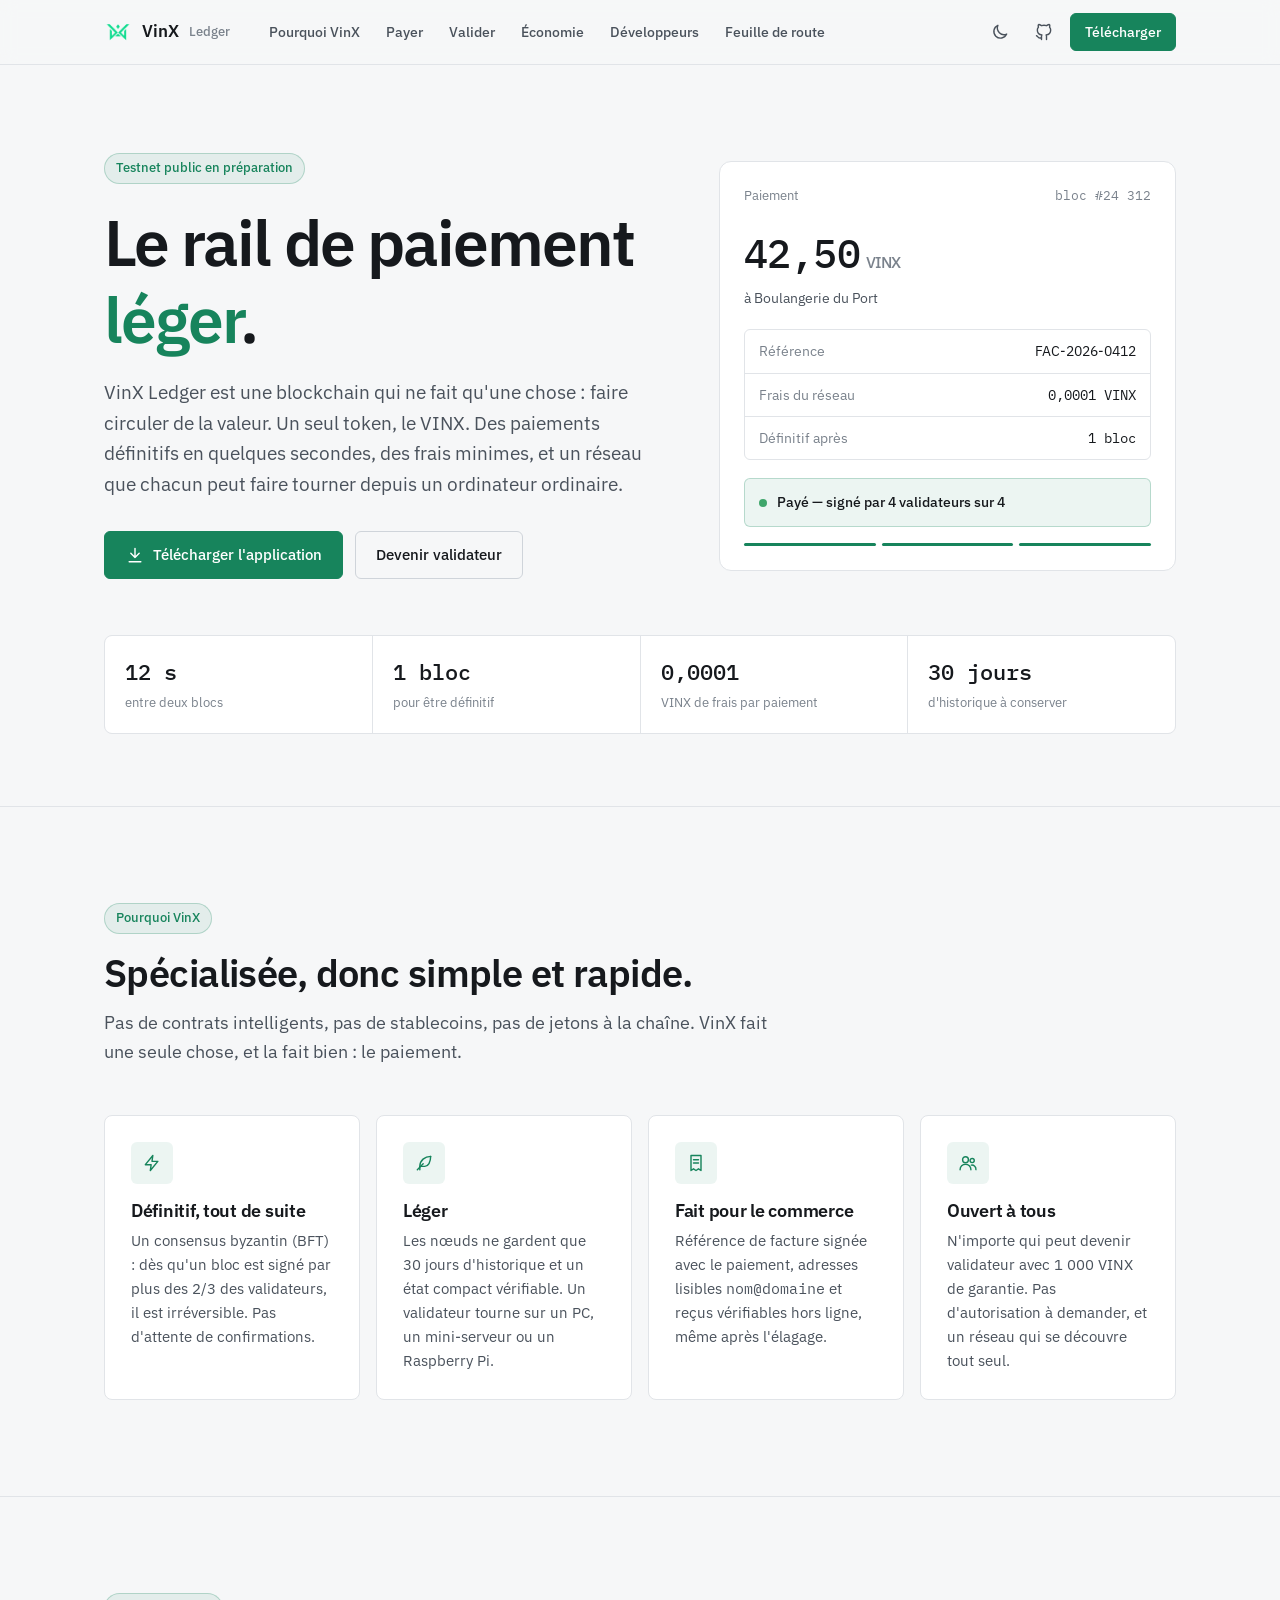
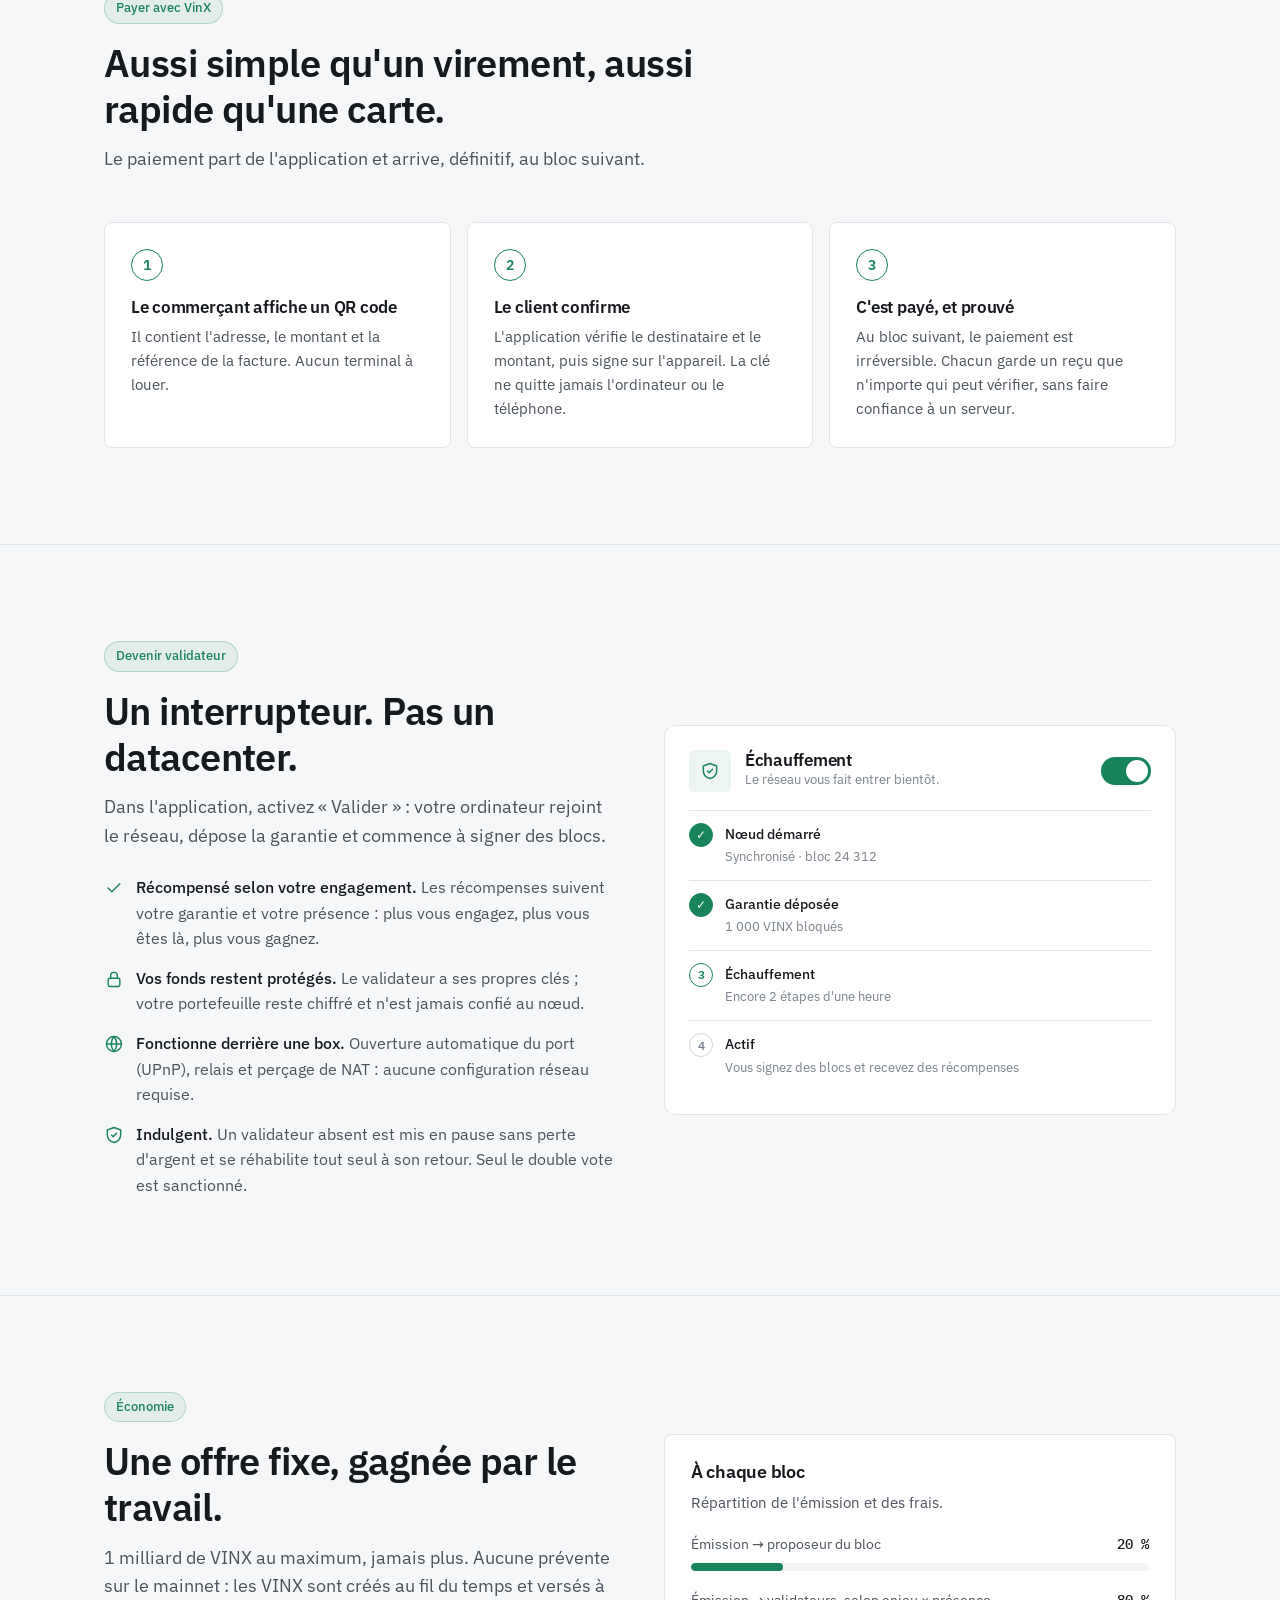
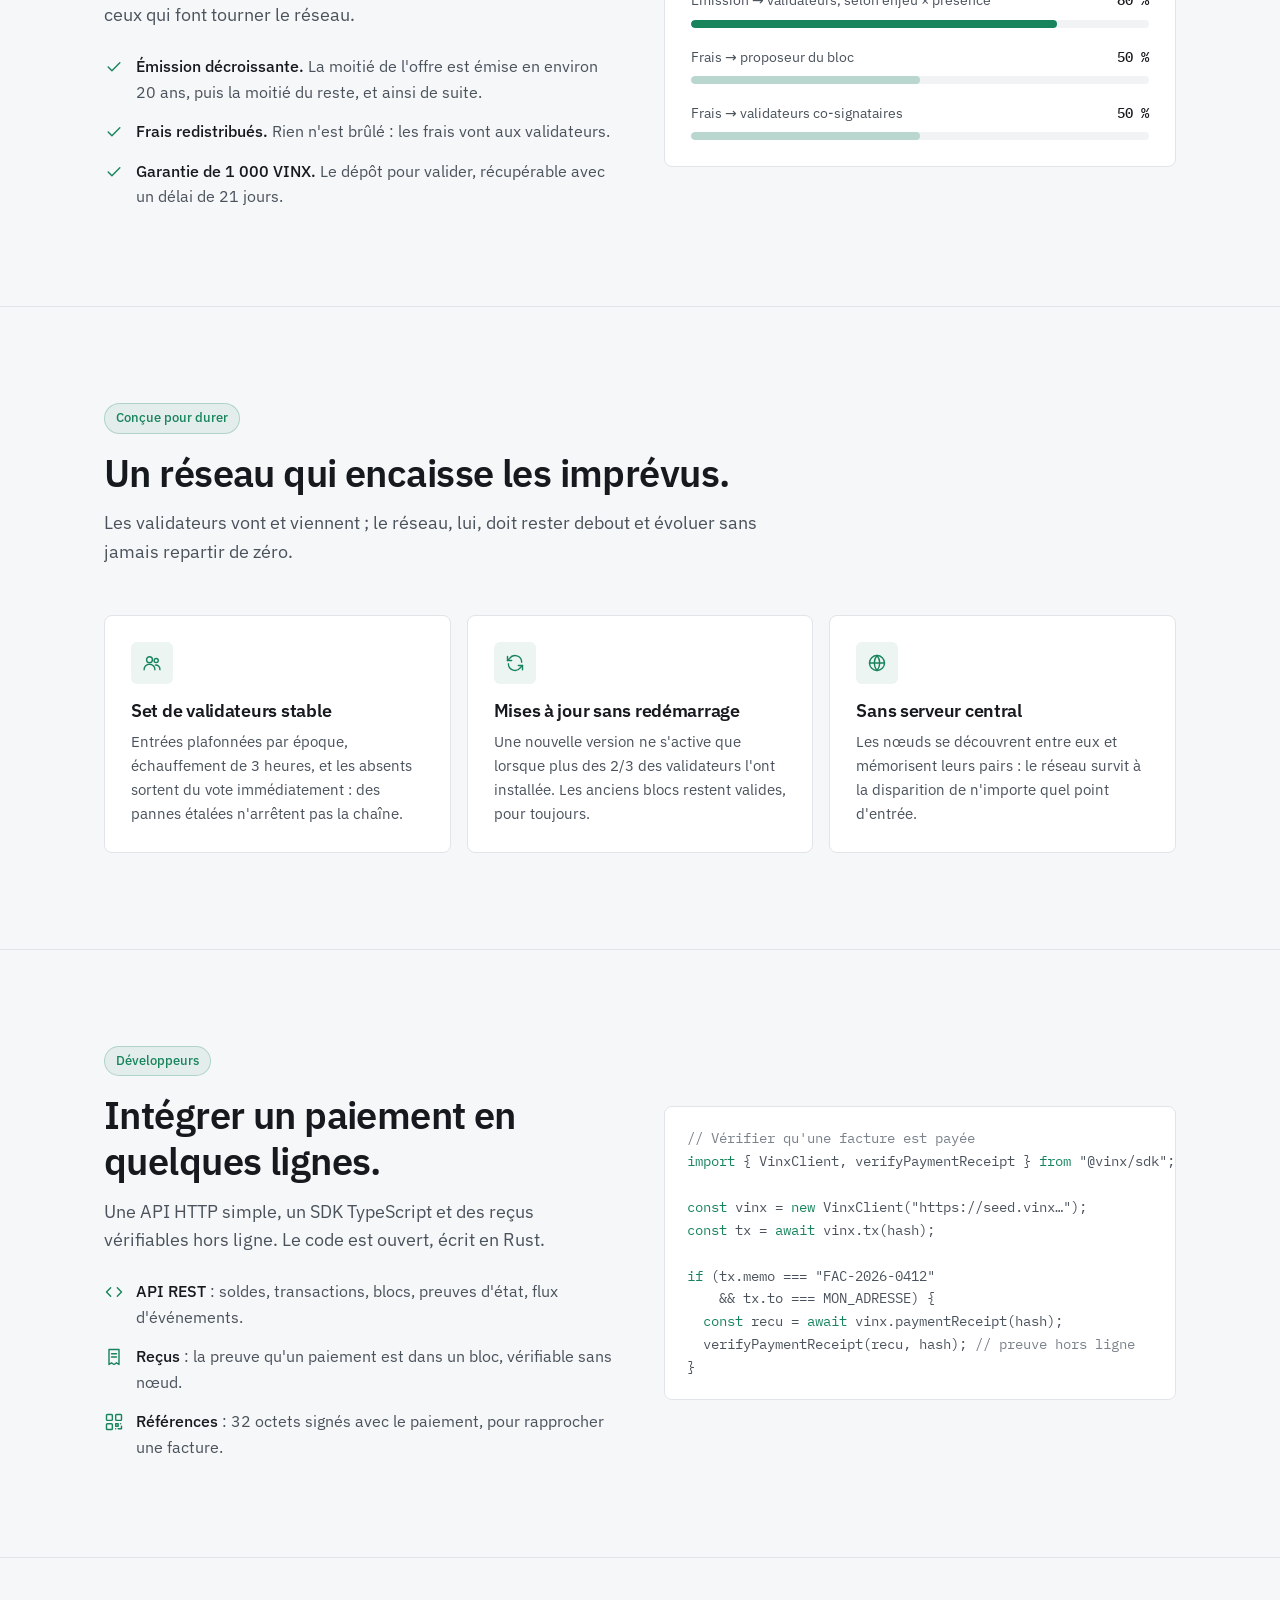
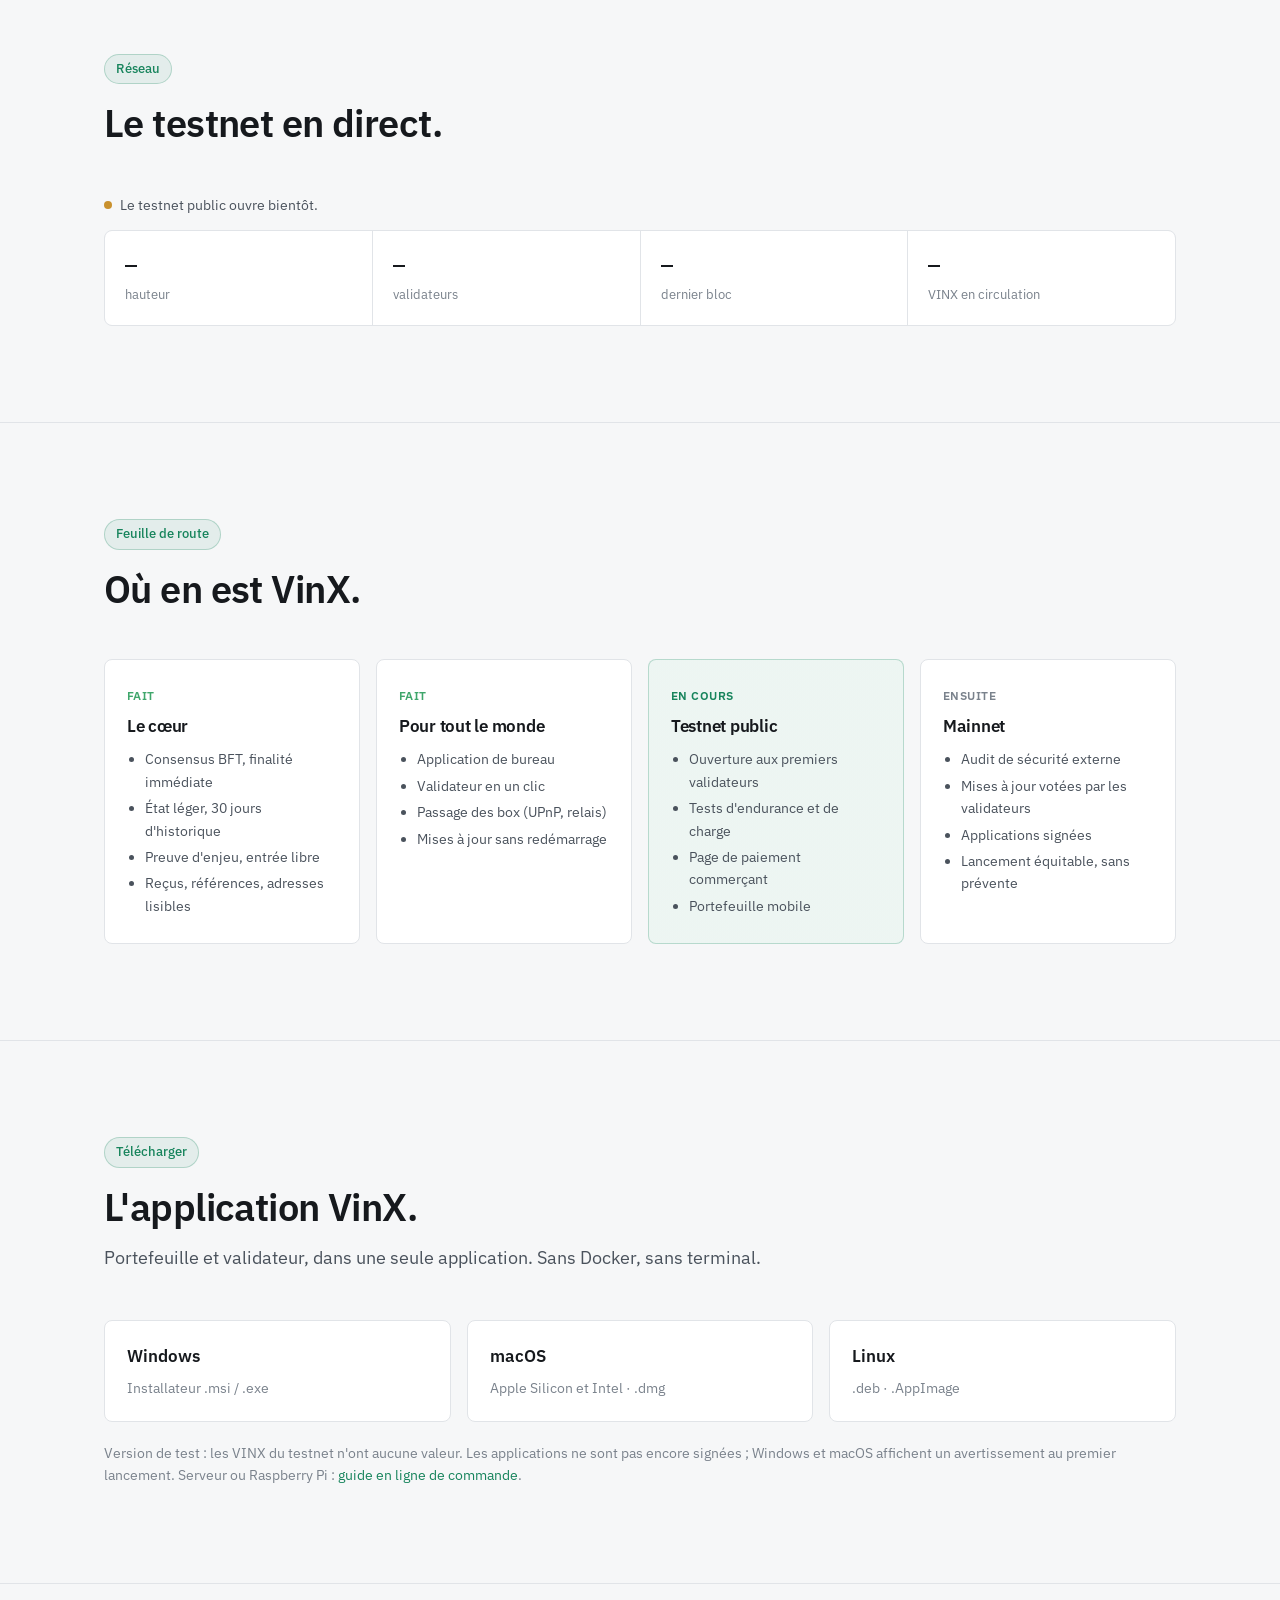
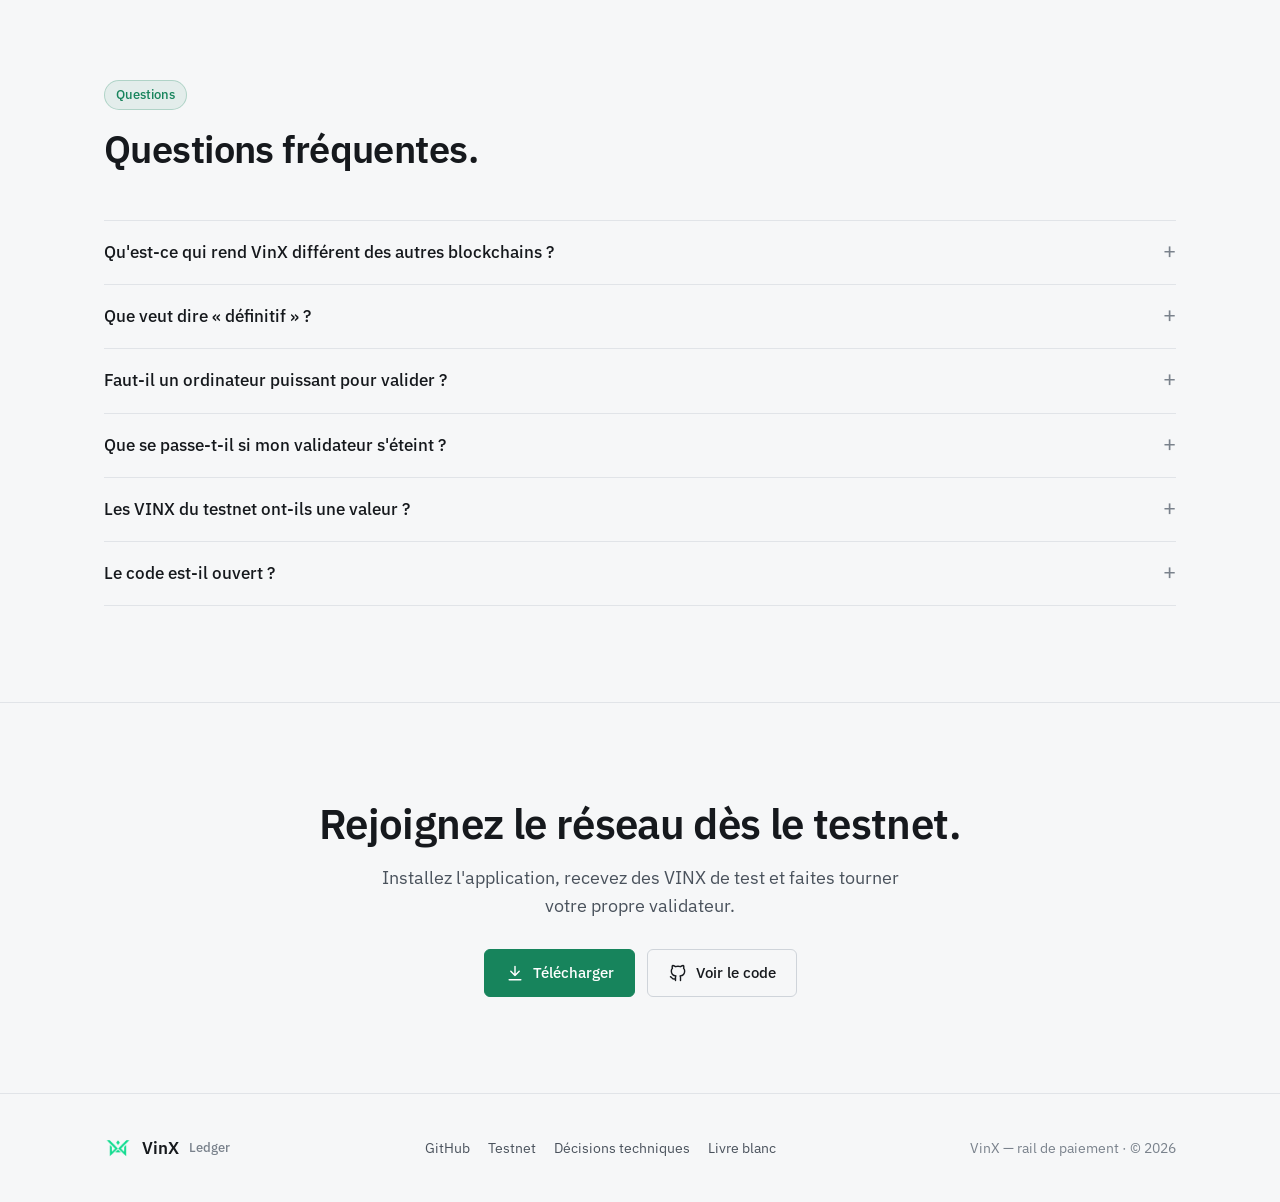
==== index.html @ 527eb03d "Site vitrine VinX Ledger Page unique : le rail de paiement léger, pourquoi VinX, payer, valider, éco" ====
<!DOCTYPE html>
<html lang="fr">
<head>
<meta charset="utf-8">
<meta name="viewport" content="width=device-width, initial-scale=1">
<title>VinX Ledger — le rail de paiement léger</title>
<meta name="description" content="VinX Ledger : une blockchain dédiée au paiement. Un seul token, VINX. Paiements définitifs en quelques secondes, frais minimes, validateurs ouverts à tous depuis un ordinateur ordinaire.">
<meta property="og:title" content="VinX Ledger — le rail de paiement léger">
<meta property="og:description" content="Un seul token, une seule fonction : payer. Définitif en quelques secondes, validable depuis chez soi.">
<meta property="og:image" content="assets/logo.png">
<link rel="icon" type="image/png" href="assets/favicon.png">
<link rel="stylesheet" href="style.css">
<script>try{var t=localStorage.getItem('vinx-theme');if(t)document.documentElement.dataset.theme=t}catch(e){}</script>
</head>
<body>
<svg width="0" height="0" style="position:absolute" aria-hidden="true">
  <symbol id="i-bolt" viewBox="0 0 24 24"><path d="M13 3 4 14h7l-1 7 9-11h-7z"/></symbol>
  <symbol id="i-feather" viewBox="0 0 24 24"><path d="M20 4c-7 0-13 5-13 12v4"/><path d="M7 16h6c4 0 7-5 7-12"/><path d="M4 20l7-7"/></symbol>
  <symbol id="i-receipt" viewBox="0 0 24 24"><path d="M6 3h12v18l-3-2-3 2-3-2-3 2z"/><path d="M9 8h6M9 12h6"/></symbol>
  <symbol id="i-users" viewBox="0 0 24 24"><circle cx="9" cy="8" r="3.5"/><path d="M2.5 20a6.5 6.5 0 0 1 13 0"/><circle cx="17" cy="9" r="2.5"/><path d="M16 14.5a5 5 0 0 1 5.5 5.5"/></symbol>
  <symbol id="i-check" viewBox="0 0 24 24"><path d="m5 12 4.5 4.5L19 7"/></symbol>
  <symbol id="i-shield" viewBox="0 0 24 24"><path d="M12 3l8 3v6c0 4.5-3.4 8.3-8 9-4.6-.7-8-4.5-8-9V6z"/><path d="m9 12 2 2 4-4"/></symbol>
  <symbol id="i-refresh" viewBox="0 0 24 24"><path d="M20 11a8 8 0 0 0-14.5-4.5L3 9"/><path d="M3 4v5h5"/><path d="M4 13a8 8 0 0 0 14.5 4.5L21 15"/><path d="M21 20v-5h-5"/></symbol>
  <symbol id="i-globe" viewBox="0 0 24 24"><circle cx="12" cy="12" r="9"/><path d="M3 12h18M12 3a14 14 0 0 1 0 18M12 3a14 14 0 0 0 0 18"/></symbol>
  <symbol id="i-code" viewBox="0 0 24 24"><path d="m8 7-5 5 5 5M16 7l5 5-5 5"/></symbol>
  <symbol id="i-qr" viewBox="0 0 24 24"><rect x="3" y="3" width="7" height="7" rx="1"/><rect x="14" y="3" width="7" height="7" rx="1"/><rect x="3" y="14" width="7" height="7" rx="1"/><path d="M14 14h3v3h-3zM20 14v.01M14 20h.01M17 20h4v-3"/></symbol>
  <symbol id="i-lock" viewBox="0 0 24 24"><rect x="5" y="11" width="14" height="10" rx="2"/><path d="M8 11V8a4 4 0 0 1 8 0v3"/></symbol>
  <symbol id="i-moon" viewBox="0 0 24 24"><path d="M20 14.5A8 8 0 0 1 9.5 4a8 8 0 1 0 10.5 10.5z"/></symbol>
  <symbol id="i-menu" viewBox="0 0 24 24"><path d="M4 7h16M4 12h16M4 17h16"/></symbol>
  <symbol id="i-dl" viewBox="0 0 24 24"><path d="M12 4v11M7 10l5 5 5-5M5 20h14"/></symbol>
  <symbol id="i-github" viewBox="0 0 24 24"><path d="M9 19c-4 1.5-4-2-6-2.5M15 21v-3.5c0-1 .1-1.4-.5-2 2.8-.3 5.5-1.4 5.5-6a4.6 4.6 0 0 0-1.3-3.2 4.2 4.2 0 0 0-.1-3.2s-1.1-.3-3.5 1.3a12 12 0 0 0-6.2 0C6.5 2.8 5.4 3.1 5.4 3.1a4.2 4.2 0 0 0-.1 3.2A4.6 4.6 0 0 0 4 9.5c0 4.6 2.7 5.7 5.5 6-.6.6-.6 1.2-.5 2V21"/></symbol>
</svg>

<header>
  <div class="wrap bar">
    <a class="brand" href="#top"><img src="assets/logo.png" alt="">VinX <small>Ledger</small></a>
    <nav class="main" id="nav">
      <a href="#pourquoi">Pourquoi VinX</a>
      <a href="#paiement">Payer</a>
      <a href="#valider">Valider</a>
      <a href="#economie">Économie</a>
      <a href="#developpeurs">Développeurs</a>
      <a href="#feuille-de-route">Feuille de route</a>
    </nav>
    <div class="right">
      <button class="icon-btn" id="theme" title="Thème clair / sombre" aria-label="Changer de thème"><svg class="i"><use href="#i-moon"/></svg></button>
      <a class="icon-btn" href="https://github.com/HaitoDann/VinX-Ledger" title="Code source" aria-label="Code source sur GitHub"><svg class="i"><use href="#i-github"/></svg></a>
      <a class="btn small" href="#telecharger">Télécharger</a>
      <button class="icon-btn menu-btn" id="menu" aria-label="Menu"><svg class="i"><use href="#i-menu"/></svg></button>
    </div>
  </div>
</header>

<main id="top">
  <!-- ── Héros ─────────────────────────────────────────────────────────── -->
  <section class="hero">
    <div class="wrap">
      <div class="hero-grid">
        <div>
          <span class="eyebrow">Testnet public en préparation</span>
          <h1>Le rail de paiement <em>léger</em>.</h1>
          <p class="lead">VinX Ledger est une blockchain qui ne fait qu'une chose : faire circuler de la valeur.
            Un seul token, le VINX. Des paiements définitifs en quelques secondes, des frais minimes,
            et un réseau que chacun peut faire tourner depuis un ordinateur ordinaire.</p>
          <div class="ctas">
            <a class="btn" href="#telecharger"><svg class="i"><use href="#i-dl"/></svg>Télécharger l'application</a>
            <a class="btn ghost" href="#valider">Devenir validateur</a>
          </div>
        </div>
        <div class="pay" aria-label="Exemple de paiement">
          <div class="pay-top"><span>Paiement</span><span class="mono">bloc #24 312</span></div>
          <div class="pay-amount">42,50<small>VINX</small></div>
          <div class="pay-to">à Boulangerie du Port</div>
          <div class="pay-rows">
            <div><span>Référence</span><span>FAC-2026-0412</span></div>
            <div><span>Frais du réseau</span><span class="mono">0,0001 VINX</span></div>
            <div><span>Définitif après</span><span class="mono">1 bloc</span></div>
          </div>
          <div class="pay-status"><span class="dot"></span>Payé — signé par 4 validateurs sur 4</div>
          <div class="pay-steps"><i></i><i></i><i></i></div>
        </div>
      </div>
      <div class="facts">
        <div><b>12 s</b><span>entre deux blocs</span></div>
        <div><b>1 bloc</b><span>pour être définitif</span></div>
        <div><b>0,0001</b><span>VINX de frais par paiement</span></div>
        <div><b>30 jours</b><span>d'historique à conserver</span></div>
      </div>
    </div>
  </section>

  <!-- ── Pourquoi ──────────────────────────────────────────────────────── -->
  <section id="pourquoi">
    <div class="wrap">
      <div class="section-head">
        <span class="eyebrow">Pourquoi VinX</span>
        <h2>Spécialisée, donc simple et rapide.</h2>
        <p>Pas de contrats intelligents, pas de stablecoins, pas de jetons à la chaîne. VinX fait une
          seule chose, et la fait bien : le paiement.</p>
      </div>
      <div class="grid g4">
        <div class="card"><div class="ico"><svg class="i"><use href="#i-bolt"/></svg></div>
          <h3>Définitif, tout de suite</h3>
          <p>Un consensus byzantin (BFT) : dès qu'un bloc est signé par plus des 2/3 des validateurs, il est irréversible. Pas d'attente de confirmations.</p></div>
        <div class="card"><div class="ico"><svg class="i"><use href="#i-feather"/></svg></div>
          <h3>Léger</h3>
          <p>Les nœuds ne gardent que 30 jours d'historique et un état compact vérifiable. Un validateur tourne sur un PC, un mini-serveur ou un Raspberry Pi.</p></div>
        <div class="card"><div class="ico"><svg class="i"><use href="#i-receipt"/></svg></div>
          <h3>Fait pour le commerce</h3>
          <p>Référence de facture signée avec le paiement, adresses lisibles <span class="mono">nom@domaine</span> et reçus vérifiables hors ligne, même après l'élagage.</p></div>
        <div class="card"><div class="ico"><svg class="i"><use href="#i-users"/></svg></div>
          <h3>Ouvert à tous</h3>
          <p>N'importe qui peut devenir validateur avec 1 000 VINX de garantie. Pas d'autorisation à demander, et un réseau qui se découvre tout seul.</p></div>
      </div>
    </div>
  </section>

  <!-- ── Paiement ──────────────────────────────────────────────────────── -->
  <section id="paiement">
    <div class="wrap">
      <div class="section-head">
        <span class="eyebrow">Payer avec VinX</span>
        <h2>Aussi simple qu'un virement, aussi rapide qu'une carte.</h2>
        <p>Le paiement part de l'application et arrive, définitif, au bloc suivant.</p>
      </div>
      <div class="steps">
        <div class="step"><h3>Le commerçant affiche un QR code</h3>
          <p>Il contient l'adresse, le montant et la référence de la facture. Aucun terminal à louer.</p></div>
        <div class="step"><h3>Le client confirme</h3>
          <p>L'application vérifie le destinataire et le montant, puis signe sur l'appareil. La clé ne quitte jamais l'ordinateur ou le téléphone.</p></div>
        <div class="step"><h3>C'est payé, et prouvé</h3>
          <p>Au bloc suivant, le paiement est irréversible. Chacun garde un reçu que n'importe qui peut vérifier, sans faire confiance à un serveur.</p></div>
      </div>
    </div>
  </section>

  <!-- ── Valider ───────────────────────────────────────────────────────── -->
  <section id="valider">
    <div class="wrap split">
      <div>
        <span class="eyebrow">Devenir validateur</span>
        <h2 style="font-size:clamp(28px,3.4vw,38px);margin-top:16px">Un interrupteur. Pas un datacenter.</h2>
        <p style="color:var(--dim);font-size:18px;margin-top:14px">Dans l'application, activez « Valider » : votre ordinateur rejoint le réseau, dépose la garantie et commence à signer des blocs.</p>
        <ul class="list">
          <li><svg class="i"><use href="#i-check"/></svg><span><b>Récompensé selon votre engagement.</b> Les récompenses suivent votre garantie et votre présence : plus vous engagez, plus vous êtes là, plus vous gagnez.</span></li>
          <li><svg class="i"><use href="#i-lock"/></svg><span><b>Vos fonds restent protégés.</b> Le validateur a ses propres clés ; votre portefeuille reste chiffré et n'est jamais confié au nœud.</span></li>
          <li><svg class="i"><use href="#i-globe"/></svg><span><b>Fonctionne derrière une box.</b> Ouverture automatique du port (UPnP), relais et perçage de NAT : aucune configuration réseau requise.</span></li>
          <li><svg class="i"><use href="#i-shield"/></svg><span><b>Indulgent.</b> Un validateur absent est mis en pause sans perte d'argent et se réhabilite tout seul à son retour. Seul le double vote est sanctionné.</span></li>
        </ul>
      </div>
      <div class="val" aria-label="Aperçu de la page Valider">
        <div class="val-head">
          <div class="ico"><svg class="i"><use href="#i-shield"/></svg></div>
          <div><h3>Échauffement</h3><p>Le réseau vous fait entrer bientôt.</p></div>
          <span class="switch" aria-hidden="true"></span>
        </div>
        <div class="track">
          <div class="done"><span class="n">✓</span><div><b>Nœud démarré</b><span>Synchronisé · bloc 24 312</span></div></div>
          <div class="done"><span class="n">✓</span><div><b>Garantie déposée</b><span>1 000 VINX bloqués</span></div></div>
          <div class="now"><span class="n">3</span><div><b>Échauffement</b><span>Encore 2 étapes d'une heure</span></div></div>
          <div><span class="n">4</span><div><b>Actif</b><span>Vous signez des blocs et recevez des récompenses</span></div></div>
        </div>
      </div>
    </div>
  </section>

  <!-- ── Économie ──────────────────────────────────────────────────────── -->
  <section id="economie">
    <div class="wrap split">
      <div>
        <span class="eyebrow">Économie</span>
        <h2 style="font-size:clamp(28px,3.4vw,38px);margin-top:16px">Une offre fixe, gagnée par le travail.</h2>
        <p style="color:var(--dim);font-size:18px;margin-top:14px">1 milliard de VINX au maximum, jamais plus. Aucune prévente sur le mainnet : les VINX
          sont créés au fil du temps et versés à ceux qui font tourner le réseau.</p>
        <ul class="list">
          <li><svg class="i"><use href="#i-check"/></svg><span><b>Émission décroissante.</b> La moitié de l'offre est émise en environ 20 ans, puis la moitié du reste, et ainsi de suite.</span></li>
          <li><svg class="i"><use href="#i-check"/></svg><span><b>Frais redistribués.</b> Rien n'est brûlé : les frais vont aux validateurs.</span></li>
          <li><svg class="i"><use href="#i-check"/></svg><span><b>Garantie de 1 000 VINX.</b> Le dépôt pour valider, récupérable avec un délai de 21 jours.</span></li>
        </ul>
      </div>
      <div class="card">
        <h3 style="margin-top:0">À chaque bloc</h3>
        <p>Répartition de l'émission et des frais.</p>
        <div class="bars">
          <div class="bar-row"><div class="lbl"><span>Émission → proposeur du bloc</span><b>20 %</b></div><div class="meter"><i style="width:20%"></i></div></div>
          <div class="bar-row"><div class="lbl"><span>Émission → validateurs, selon enjeu × présence</span><b>80 %</b></div><div class="meter"><i style="width:80%"></i></div></div>
          <div class="bar-row"><div class="lbl"><span>Frais → proposeur du bloc</span><b>50 %</b></div><div class="meter"><i class="alt" style="width:50%"></i></div></div>
          <div class="bar-row"><div class="lbl"><span>Frais → validateurs co-signataires</span><b>50 %</b></div><div class="meter"><i class="alt" style="width:50%"></i></div></div>
        </div>
      </div>
    </div>
  </section>

  <!-- ── Fiabilité ─────────────────────────────────────────────────────── -->
  <section id="fiabilite">
    <div class="wrap">
      <div class="section-head">
        <span class="eyebrow">Conçue pour durer</span>
        <h2>Un réseau qui encaisse les imprévus.</h2>
        <p>Les validateurs vont et viennent ; le réseau, lui, doit rester debout et évoluer sans jamais repartir de zéro.</p>
      </div>
      <div class="grid g3">
        <div class="card"><div class="ico"><svg class="i"><use href="#i-users"/></svg></div>
          <h3>Set de validateurs stable</h3>
          <p>Entrées plafonnées par époque, échauffement de 3 heures, et les absents sortent du vote immédiatement : des pannes étalées n'arrêtent pas la chaîne.</p></div>
        <div class="card"><div class="ico"><svg class="i"><use href="#i-refresh"/></svg></div>
          <h3>Mises à jour sans redémarrage</h3>
          <p>Une nouvelle version ne s'active que lorsque plus des 2/3 des validateurs l'ont installée. Les anciens blocs restent valides, pour toujours.</p></div>
        <div class="card"><div class="ico"><svg class="i"><use href="#i-globe"/></svg></div>
          <h3>Sans serveur central</h3>
          <p>Les nœuds se découvrent entre eux et mémorisent leurs pairs : le réseau survit à la disparition de n'importe quel point d'entrée.</p></div>
      </div>
    </div>
  </section>

  <!-- ── Développeurs ──────────────────────────────────────────────────── -->
  <section id="developpeurs">
    <div class="wrap split">
      <div>
        <span class="eyebrow">Développeurs</span>
        <h2 style="font-size:clamp(28px,3.4vw,38px);margin-top:16px">Intégrer un paiement en quelques lignes.</h2>
        <p style="color:var(--dim);font-size:18px;margin-top:14px">Une API HTTP simple, un SDK TypeScript et des reçus vérifiables hors ligne. Le code est ouvert, écrit en Rust.</p>
        <ul class="list">
          <li><svg class="i"><use href="#i-code"/></svg><span><b>API REST</b> : soldes, transactions, blocs, preuves d'état, flux d'événements.</span></li>
          <li><svg class="i"><use href="#i-receipt"/></svg><span><b>Reçus</b> : la preuve qu'un paiement est dans un bloc, vérifiable sans nœud.</span></li>
          <li><svg class="i"><use href="#i-qr"/></svg><span><b>Références</b> : 32 octets signés avec le paiement, pour rapprocher une facture.</span></li>
        </ul>
      </div>
      <pre aria-label="Exemple de code"><span class="c">// Vérifier qu'une facture est payée</span>
<span class="k">import</span> { VinxClient, verifyPaymentReceipt } <span class="k">from</span> "@vinx/sdk";

<span class="k">const</span> vinx = <span class="k">new</span> VinxClient("https://seed.vinx…");
<span class="k">const</span> tx = <span class="k">await</span> vinx.tx(hash);

<span class="k">if</span> (tx.memo === "FAC-2026-0412"
    &amp;&amp; tx.to === MON_ADRESSE) {
  <span class="k">const</span> recu = <span class="k">await</span> vinx.paymentReceipt(hash);
  verifyPaymentReceipt(recu, hash); <span class="c">// preuve hors ligne</span>
}</pre>
    </div>
  </section>

  <!-- ── Réseau en direct ──────────────────────────────────────────────── -->
  <section id="reseau">
    <div class="wrap">
      <div class="section-head">
        <span class="eyebrow">Réseau</span>
        <h2>Le testnet en direct.</h2>
      </div>
      <div class="live-state" id="live-state"><span class="dot"></span><span id="live-txt">Le testnet public ouvre bientôt.</span></div>
      <div class="live">
        <div><b id="l-height">—</b><span>hauteur</span></div>
        <div><b id="l-vals">—</b><span>validateurs</span></div>
        <div><b id="l-block">—</b><span>dernier bloc</span></div>
        <div><b id="l-supply">—</b><span>VINX en circulation</span></div>
      </div>
    </div>
  </section>

  <!-- ── Feuille de route ──────────────────────────────────────────────── -->
  <section id="feuille-de-route">
    <div class="wrap">
      <div class="section-head">
        <span class="eyebrow">Feuille de route</span>
        <h2>Où en est VinX.</h2>
      </div>
      <div class="road">
        <div class="phase done"><span class="tag">Fait</span><h3>Le cœur</h3>
          <ul><li>Consensus BFT, finalité immédiate</li><li>État léger, 30 jours d'historique</li><li>Preuve d'enjeu, entrée libre</li><li>Reçus, références, adresses lisibles</li></ul></div>
        <div class="phase done"><span class="tag">Fait</span><h3>Pour tout le monde</h3>
          <ul><li>Application de bureau</li><li>Validateur en un clic</li><li>Passage des box (UPnP, relais)</li><li>Mises à jour sans redémarrage</li></ul></div>
        <div class="phase now"><span class="tag">En cours</span><h3>Testnet public</h3>
          <ul><li>Ouverture aux premiers validateurs</li><li>Tests d'endurance et de charge</li><li>Page de paiement commerçant</li><li>Portefeuille mobile</li></ul></div>
        <div class="phase"><span class="tag">Ensuite</span><h3>Mainnet</h3>
          <ul><li>Audit de sécurité externe</li><li>Mises à jour votées par les validateurs</li><li>Applications signées</li><li>Lancement équitable, sans prévente</li></ul></div>
      </div>
    </div>
  </section>

  <!-- ── Téléchargements ───────────────────────────────────────────────── -->
  <section id="telecharger">
    <div class="wrap">
      <div class="section-head">
        <span class="eyebrow">Télécharger</span>
        <h2>L'application VinX.</h2>
        <p>Portefeuille et validateur, dans une seule application. Sans Docker, sans terminal.</p>
      </div>
      <div class="dl">
        <a href="https://github.com/HaitoDann/VinX-Ledger/releases/latest"><b>Windows</b><span>Installateur .msi / .exe</span></a>
        <a href="https://github.com/HaitoDann/VinX-Ledger/releases/latest"><b>macOS</b><span>Apple Silicon et Intel · .dmg</span></a>
        <a href="https://github.com/HaitoDann/VinX-Ledger/releases/latest"><b>Linux</b><span>.deb · .AppImage</span></a>
      </div>
      <p class="note">Version de test : les VINX du testnet n'ont aucune valeur. Les applications ne sont pas encore signées ;
        Windows et macOS affichent un avertissement au premier lancement.
        Serveur ou Raspberry Pi : <a href="https://github.com/HaitoDann/VinX-Ledger/blob/main/TESTNET.md">guide en ligne de commande</a>.</p>
    </div>
  </section>

  <!-- ── FAQ ───────────────────────────────────────────────────────────── -->
  <section id="faq">
    <div class="wrap">
      <div class="section-head">
        <span class="eyebrow">Questions</span>
        <h2>Questions fréquentes.</h2>
      </div>
      <details><summary>Qu'est-ce qui rend VinX différent des autres blockchains ?</summary>
        <p>VinX ne fait que du paiement. Sans contrats intelligents ni jetons multiples, le protocole reste petit, les nœuds restent légers et chaque paiement est définitif au bloc suivant. C'est un rail, pas une plateforme.</p></details>
      <details><summary>Que veut dire « définitif » ?</summary>
        <p>Un bloc n'est ajouté que s'il est signé par plus des 2/3 de la puissance de vote. Une fois ajouté, il ne peut plus être annulé : pas de réorganisation, pas de confirmations à attendre.</p></details>
      <details><summary>Faut-il un ordinateur puissant pour valider ?</summary>
        <p>Non. Les nœuds ne conservent que 30 jours de blocs et un état compact. Un PC de bureau, un mini-serveur ou un Raspberry Pi suffisent ; il faut surtout qu'il reste allumé et connecté.</p></details>
      <details><summary>Que se passe-t-il si mon validateur s'éteint ?</summary>
        <p>Il est mis en pause : il sort du vote, sans perdre d'argent, et ne touche plus de récompenses. À son retour, il se réhabilite tout seul et réintègre le réseau.</p></details>
      <details><summary>Les VINX du testnet ont-ils une valeur ?</summary>
        <p>Non. Le testnet sert à éprouver le réseau ; ses VINX sont distribués gratuitement par le faucet et n'ont aucune valeur.</p></details>
      <details><summary>Le code est-il ouvert ?</summary>
        <p>Oui, il est public sur GitHub, écrit en Rust. Les décisions de conception sont documentées dans des ADR (Architecture Decision Records).</p></details>
    </div>
  </section>

  <!-- ── Appel final ───────────────────────────────────────────────────── -->
  <section class="cta">
    <div class="wrap">
      <h2>Rejoignez le réseau dès le testnet.</h2>
      <p>Installez l'application, recevez des VINX de test et faites tourner votre propre validateur.</p>
      <div class="ctas">
        <a class="btn" href="#telecharger"><svg class="i"><use href="#i-dl"/></svg>Télécharger</a>
        <a class="btn ghost" href="https://github.com/HaitoDann/VinX-Ledger"><svg class="i"><use href="#i-github"/></svg>Voir le code</a>
      </div>
    </div>
  </section>
</main>

<footer>
  <div class="wrap">
    <a class="brand" href="#top"><img src="assets/logo.png" alt="">VinX <small>Ledger</small></a>
    <nav>
      <a href="https://github.com/HaitoDann/VinX-Ledger">GitHub</a>
      <a href="https://github.com/HaitoDann/VinX-Ledger/blob/main/TESTNET.md">Testnet</a>
      <a href="https://github.com/HaitoDann/VinX-Ledger/tree/main/docs/adr">Décisions techniques</a>
      <a href="https://github.com/HaitoDann/VinX-Ledger/blob/main/whitepaper.md">Livre blanc</a>
    </nav>
    <span>VinX — rail de paiement · © 2026</span>
  </div>
</footer>

<script src="config.js"></script>
<script src="site.js"></script>
</body>
</html>
---- style.css ----
/* VinX — site vitrine. Même charte que l'interface web et l'application (ARCHI « PRO v4 ») :
   neutres froids, un seul accent, surfaces à plat avec filet fin, aucune ombre décorative,
   IBM Plex, icônes SVG ligne. */
@font-face{font-family:'IBM Plex Sans';font-weight:400;font-display:swap;src:url(assets/fonts/ibm-plex-sans-latin-400-normal.woff2) format('woff2')}
@font-face{font-family:'IBM Plex Sans';font-weight:500;font-display:swap;src:url(assets/fonts/ibm-plex-sans-latin-500-normal.woff2) format('woff2')}
@font-face{font-family:'IBM Plex Sans';font-weight:600;font-display:swap;src:url(assets/fonts/ibm-plex-sans-latin-600-normal.woff2) format('woff2')}
@font-face{font-family:'IBM Plex Mono';font-weight:400;font-display:swap;src:url(assets/fonts/ibm-plex-mono-latin-400-normal.woff2) format('woff2')}
@font-face{font-family:'IBM Plex Mono';font-weight:500;font-display:swap;src:url(assets/fonts/ibm-plex-mono-latin-500-normal.woff2) format('woff2')}

:root{
  --bg:#0e1013; --surface:#15181c; --surface-2:#1a1e23; --elevated:#20252b;
  --border:#262b32; --border-2:#323841;
  --text:#e7e9ec; --dim:#a4abb4; --muted:#6e7681;
  --accent:#3dbf8c; --accent-2:#2f9e73; --on-accent:#06140e;
  --accent-soft:rgba(61,191,140,.10); --accent-line:rgba(61,191,140,.28);
  --ok:#3fa66b; --warn:#c9912e;
  --r:6px; --r-lg:8px;
  --font:'IBM Plex Sans',system-ui,-apple-system,'Segoe UI',sans-serif;
  --mono:'IBM Plex Mono',ui-monospace,'SFMono-Regular',monospace;
  --wrap:1120px;
  color-scheme:dark;
}
:root[data-theme="light"]{
  --bg:#f6f7f8; --surface:#ffffff; --surface-2:#f1f3f5; --elevated:#e9ecef;
  --border:#e1e4e8; --border-2:#cfd4da;
  --text:#16191d; --dim:#4a525c; --muted:#7a828c;
  --accent:#17845c; --accent-2:#11694a; --on-accent:#ffffff;
  --accent-soft:rgba(23,132,92,.08); --accent-line:rgba(23,132,92,.25);
  color-scheme:light;
}
@media (prefers-color-scheme: light){
  :root:not([data-theme="dark"]){
    --bg:#f6f7f8; --surface:#ffffff; --surface-2:#f1f3f5; --elevated:#e9ecef;
    --border:#e1e4e8; --border-2:#cfd4da;
    --text:#16191d; --dim:#4a525c; --muted:#7a828c;
    --accent:#17845c; --accent-2:#11694a; --on-accent:#ffffff;
    --accent-soft:rgba(23,132,92,.08); --accent-line:rgba(23,132,92,.25);
    color-scheme:light;
  }
}

*{box-sizing:border-box}
html{scroll-behavior:smooth;scroll-padding-top:72px}
body{margin:0;background:var(--bg);color:var(--text);font:16px/1.6 var(--font);-webkit-font-smoothing:antialiased}
h1,h2,h3{font-weight:600;letter-spacing:-.015em;margin:0;line-height:1.2}
p{margin:0}
a{color:var(--accent);text-decoration:none}
a:hover{color:var(--accent-2)}
:focus-visible{outline:2px solid var(--accent);outline-offset:3px}
.mono{font-family:var(--mono);font-variant-numeric:tabular-nums}
svg.i{width:20px;height:20px;fill:none;stroke:currentColor;stroke-width:1.7;stroke-linecap:round;stroke-linejoin:round;flex:none}
.wrap{max-width:var(--wrap);margin:0 auto;padding:0 24px}

/* Boutons */
.btn{display:inline-flex;align-items:center;justify-content:center;gap:8px;font:inherit;font-weight:500;font-size:15px;
  padding:11px 20px;border-radius:var(--r);border:1px solid var(--accent);background:var(--accent);color:var(--on-accent);cursor:pointer}
.btn:hover{background:var(--accent-2);border-color:var(--accent-2);color:var(--on-accent)}
.btn.ghost{background:transparent;color:var(--text);border-color:var(--border-2)}
.btn.ghost:hover{background:var(--surface-2);color:var(--text)}
.btn.small{padding:7px 14px;font-size:14px}
.icon-btn{background:transparent;border:1px solid transparent;color:var(--dim);border-radius:var(--r);padding:7px;cursor:pointer;display:inline-flex}
.icon-btn:hover{background:var(--surface-2);color:var(--text)}

/* En-tête */
header{position:sticky;top:0;z-index:20;background:color-mix(in srgb,var(--bg) 88%,transparent);
  backdrop-filter:saturate(1.2) blur(8px);border-bottom:1px solid var(--border)}
.bar{display:flex;align-items:center;gap:28px;height:64px}
.brand{display:flex;align-items:center;gap:10px;font-weight:600;font-size:17px;color:var(--text)}
.brand:hover{color:var(--text)}
.brand img{height:28px;width:auto}
.brand small{font-weight:500;color:var(--muted);font-size:13px}
nav.main{display:flex;gap:4px}
nav.main a{color:var(--dim);font-weight:500;font-size:14px;padding:7px 11px;border-radius:var(--r)}
nav.main a:hover{color:var(--text);background:var(--surface-2)}
.bar .right{margin-left:auto;display:flex;align-items:center;gap:8px}
.menu-btn{display:none}

/* Sections */
section{padding:96px 0;border-bottom:1px solid var(--border)}
.eyebrow{display:inline-flex;align-items:center;gap:8px;font-size:13px;font-weight:500;color:var(--accent);
  background:var(--accent-soft);border:1px solid var(--accent-line);padding:4px 11px;border-radius:999px}
.section-head{max-width:680px;margin-bottom:48px}
.section-head h2{font-size:clamp(28px,3.4vw,38px);margin-top:16px}
.section-head p{color:var(--dim);font-size:18px;margin-top:14px}

/* Héros */
.hero{padding:88px 0 72px}
.hero-grid{display:grid;grid-template-columns:minmax(0,1.1fr) minmax(0,.9fr);gap:56px;align-items:center}
.hero h1{font-size:clamp(38px,5.6vw,64px);margin-top:20px;letter-spacing:-.03em}
.hero h1 em{font-style:normal;color:var(--accent)}
.hero .lead{color:var(--dim);font-size:19px;margin-top:20px;max-width:560px}
.hero .ctas{display:flex;gap:12px;flex-wrap:wrap;margin-top:32px}
.facts{display:grid;grid-template-columns:repeat(4,1fr);gap:1px;background:var(--border);border:1px solid var(--border);
  border-radius:var(--r-lg);overflow:hidden;margin-top:56px}
.facts div{background:var(--surface);padding:18px 20px}
.facts b{display:block;font-family:var(--mono);font-size:22px;font-weight:500}
.facts span{color:var(--muted);font-size:13px}

/* Carte « paiement » du héros */
.pay{background:var(--surface);border:1px solid var(--border);border-radius:12px;padding:24px}
.pay-top{display:flex;align-items:center;justify-content:space-between;color:var(--muted);font-size:13px}
.pay-amount{font-family:var(--mono);font-size:40px;font-weight:500;margin:14px 0 2px;letter-spacing:-.02em}
.pay-amount small{font-family:var(--font);font-size:16px;color:var(--muted);margin-left:6px}
.pay-to{color:var(--dim);font-size:14px}
.pay-rows{margin-top:20px;border:1px solid var(--border);border-radius:var(--r);font-size:14px}
.pay-rows div{display:flex;justify-content:space-between;padding:10px 14px;border-bottom:1px solid var(--border)}
.pay-rows div:last-child{border-bottom:0}
.pay-rows span:first-child{color:var(--muted)}
.pay-status{display:flex;align-items:center;gap:10px;margin-top:18px;padding:12px 14px;border-radius:var(--r);
  background:var(--accent-soft);border:1px solid var(--accent-line);font-weight:500;font-size:14px}
.pay-status .dot{width:8px;height:8px;border-radius:50%;background:var(--ok)}
.pay-steps{display:flex;gap:6px;margin-top:16px}
.pay-steps i{flex:1;height:3px;border-radius:2px;background:var(--accent)}

/* Grilles de cartes */
.grid{display:grid;gap:16px}
.g2{grid-template-columns:repeat(2,minmax(0,1fr))}
.g3{grid-template-columns:repeat(3,minmax(0,1fr))}
.g4{grid-template-columns:repeat(4,minmax(0,1fr))}
.card{background:var(--surface);border:1px solid var(--border);border-radius:var(--r-lg);padding:26px}
.card h3{font-size:18px;margin-top:16px}
.card p{color:var(--dim);font-size:15px;margin-top:8px}
.ico{width:42px;height:42px;border-radius:var(--r);display:grid;place-items:center;background:var(--accent-soft);color:var(--accent)}

/* Étapes */
.steps{counter-reset:s;display:grid;grid-template-columns:repeat(3,minmax(0,1fr));gap:16px}
.step{position:relative;padding:26px;border:1px solid var(--border);border-radius:var(--r-lg);background:var(--surface)}
.step::before{counter-increment:s;content:counter(s);display:grid;place-items:center;width:30px;height:30px;border-radius:50%;
  border:1px solid var(--accent);color:var(--accent);font-weight:600;font-size:14px}
.step h3{font-size:17px;margin-top:16px}
.step p{color:var(--dim);font-size:15px;margin-top:8px}

/* Bloc deux colonnes */
.split{display:grid;grid-template-columns:minmax(0,1fr) minmax(0,1fr);gap:48px;align-items:center}
.list{list-style:none;padding:0;margin:24px 0 0;display:flex;flex-direction:column;gap:14px}
.list li{display:flex;gap:12px;color:var(--dim)}
.list li b{color:var(--text);font-weight:500}
.list svg{color:var(--accent);margin-top:3px}

/* Maquette « Valider » */
.val{background:var(--surface);border:1px solid var(--border);border-radius:12px;padding:24px}
.val-head{display:flex;align-items:center;gap:14px}
.val-head h3{font-size:17px}
.val-head p{color:var(--muted);font-size:13px}
.switch{margin-left:auto;width:50px;height:28px;border-radius:14px;background:var(--accent);position:relative;flex:none}
.switch::after{content:"";position:absolute;top:3px;left:25px;width:22px;height:22px;border-radius:50%;background:#fff}
.track{margin-top:18px}
.track>div{display:flex;gap:12px;padding:12px 0;border-top:1px solid var(--border);font-size:14px}
.track .n{width:24px;height:24px;border-radius:50%;display:grid;place-items:center;font-size:12px;font-weight:600;flex:none;
  border:1px solid var(--border-2);color:var(--muted)}
.track .done .n{background:var(--accent);border-color:var(--accent);color:var(--on-accent)}
.track .now .n{border-color:var(--accent);color:var(--accent)}
.track b{font-weight:500;display:block}
.track span{color:var(--muted);font-size:13px}

/* Économie */
.bars{margin-top:8px}
.bar-row{margin-top:18px}
.bar-row .lbl{display:flex;justify-content:space-between;font-size:14px;color:var(--dim)}
.bar-row .lbl b{color:var(--text);font-weight:500;font-family:var(--mono)}
.meter{height:8px;border-radius:4px;background:var(--surface-2);margin-top:8px;overflow:hidden}
.meter i{display:block;height:100%;background:var(--accent);border-radius:4px}
.meter i.alt{background:var(--accent-line)}

/* Code */
pre{margin:0;background:var(--surface);border:1px solid var(--border);border-radius:var(--r-lg);padding:20px 22px;
  overflow-x:auto;font:13.5px/1.7 var(--mono);color:var(--dim)}
pre .c{color:var(--muted)}
pre .k{color:var(--accent)}

/* Feuille de route */
.road{display:grid;grid-template-columns:repeat(4,minmax(0,1fr));gap:16px}
.phase{border:1px solid var(--border);border-radius:var(--r-lg);padding:22px;background:var(--surface)}
.phase .tag{font-size:12px;font-weight:600;letter-spacing:.04em;text-transform:uppercase;color:var(--muted)}
.phase.done .tag{color:var(--ok)}
.phase.now{border-color:var(--accent-line);background:linear-gradient(var(--accent-soft),var(--accent-soft)),var(--surface)}
.phase.now .tag{color:var(--accent)}
.phase h3{font-size:17px;margin-top:8px}
.phase ul{margin:12px 0 0;padding-left:18px;color:var(--dim);font-size:14px}
.phase li{margin:4px 0}

/* Téléchargements */
.dl{display:grid;grid-template-columns:repeat(3,minmax(0,1fr));gap:16px}
.dl a{display:flex;flex-direction:column;gap:6px;padding:22px;border:1px solid var(--border);border-radius:var(--r-lg);
  background:var(--surface);color:var(--text)}
.dl a:hover{border-color:var(--accent-line);background:var(--surface-2);color:var(--text)}
.dl b{font-size:17px;font-weight:600}
.dl span{color:var(--muted);font-size:14px}
.note{margin-top:20px;color:var(--muted);font-size:14px}

/* Réseau en direct */
.live{display:grid;grid-template-columns:repeat(4,1fr);gap:1px;background:var(--border);border:1px solid var(--border);border-radius:var(--r-lg);overflow:hidden}
.live div{background:var(--surface);padding:18px 20px}
.live b{display:block;font-family:var(--mono);font-size:20px;font-weight:500}
.live span{color:var(--muted);font-size:13px}
.live-state{display:flex;align-items:center;gap:8px;color:var(--dim);font-size:14px;margin-bottom:14px}
.live-state .dot{width:8px;height:8px;border-radius:50%;background:var(--warn)}
.live-state.on .dot{background:var(--ok)}

/* FAQ */
details{border-bottom:1px solid var(--border);padding:18px 0}
details:first-of-type{border-top:1px solid var(--border)}
summary{cursor:pointer;font-weight:500;font-size:17px;list-style:none;display:flex;justify-content:space-between;gap:16px}
summary::-webkit-details-marker{display:none}
summary::after{content:"+";color:var(--muted);font-weight:400;font-size:22px;line-height:1}
details[open] summary::after{content:"−"}
details p{color:var(--dim);margin-top:10px;max-width:760px}

/* Appel final et pied de page */
.cta{text-align:center;border-bottom:0}
.cta h2{font-size:clamp(28px,3.6vw,42px)}
.cta p{color:var(--dim);font-size:18px;margin:14px auto 0;max-width:560px}
.cta .ctas{display:flex;gap:12px;justify-content:center;flex-wrap:wrap;margin-top:28px}
footer{border-top:1px solid var(--border);padding:40px 0;color:var(--muted);font-size:14px}
footer .wrap{display:flex;flex-wrap:wrap;gap:20px;align-items:center;justify-content:space-between}
footer nav{display:flex;gap:18px;flex-wrap:wrap}
footer a{color:var(--dim)}
footer a:hover{color:var(--text)}

/* Mobile */
@media (max-width:960px){
  .hero-grid,.split{grid-template-columns:1fr;gap:40px}
  .g3,.g4,.road,.dl,.steps{grid-template-columns:repeat(2,minmax(0,1fr))}
  .facts,.live{grid-template-columns:repeat(2,1fr)}
  nav.main{display:none}
  .menu-btn{display:inline-flex}
  nav.main.open{display:flex;flex-direction:column;position:absolute;top:64px;left:0;right:0;background:var(--surface);
    border-bottom:1px solid var(--border);padding:12px 16px}
}
@media (max-width:600px){
  .wrap{padding:0 16px}
  section{padding:64px 0}
  .hero{padding:56px 0 48px}
  .g2,.g3,.g4,.road,.dl,.steps{grid-template-columns:1fr}
  .bar .right .btn{display:none}
}
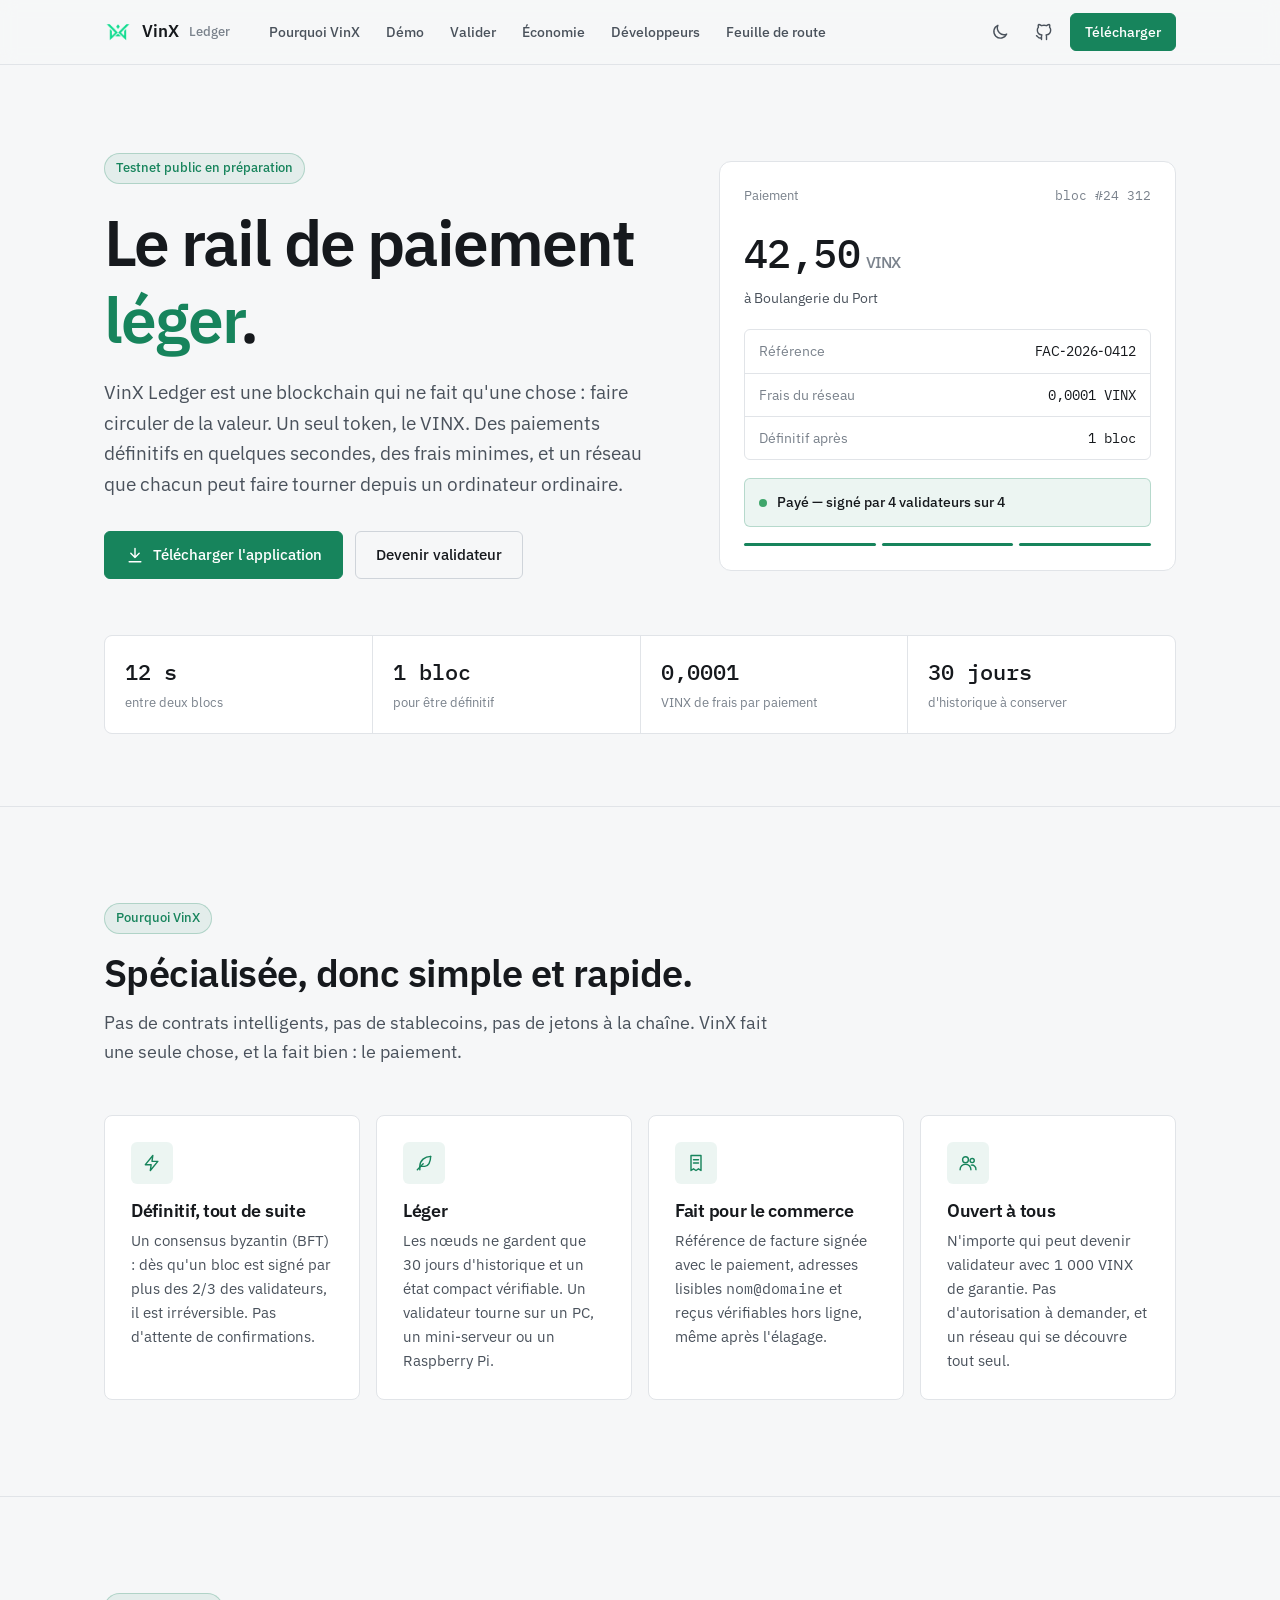
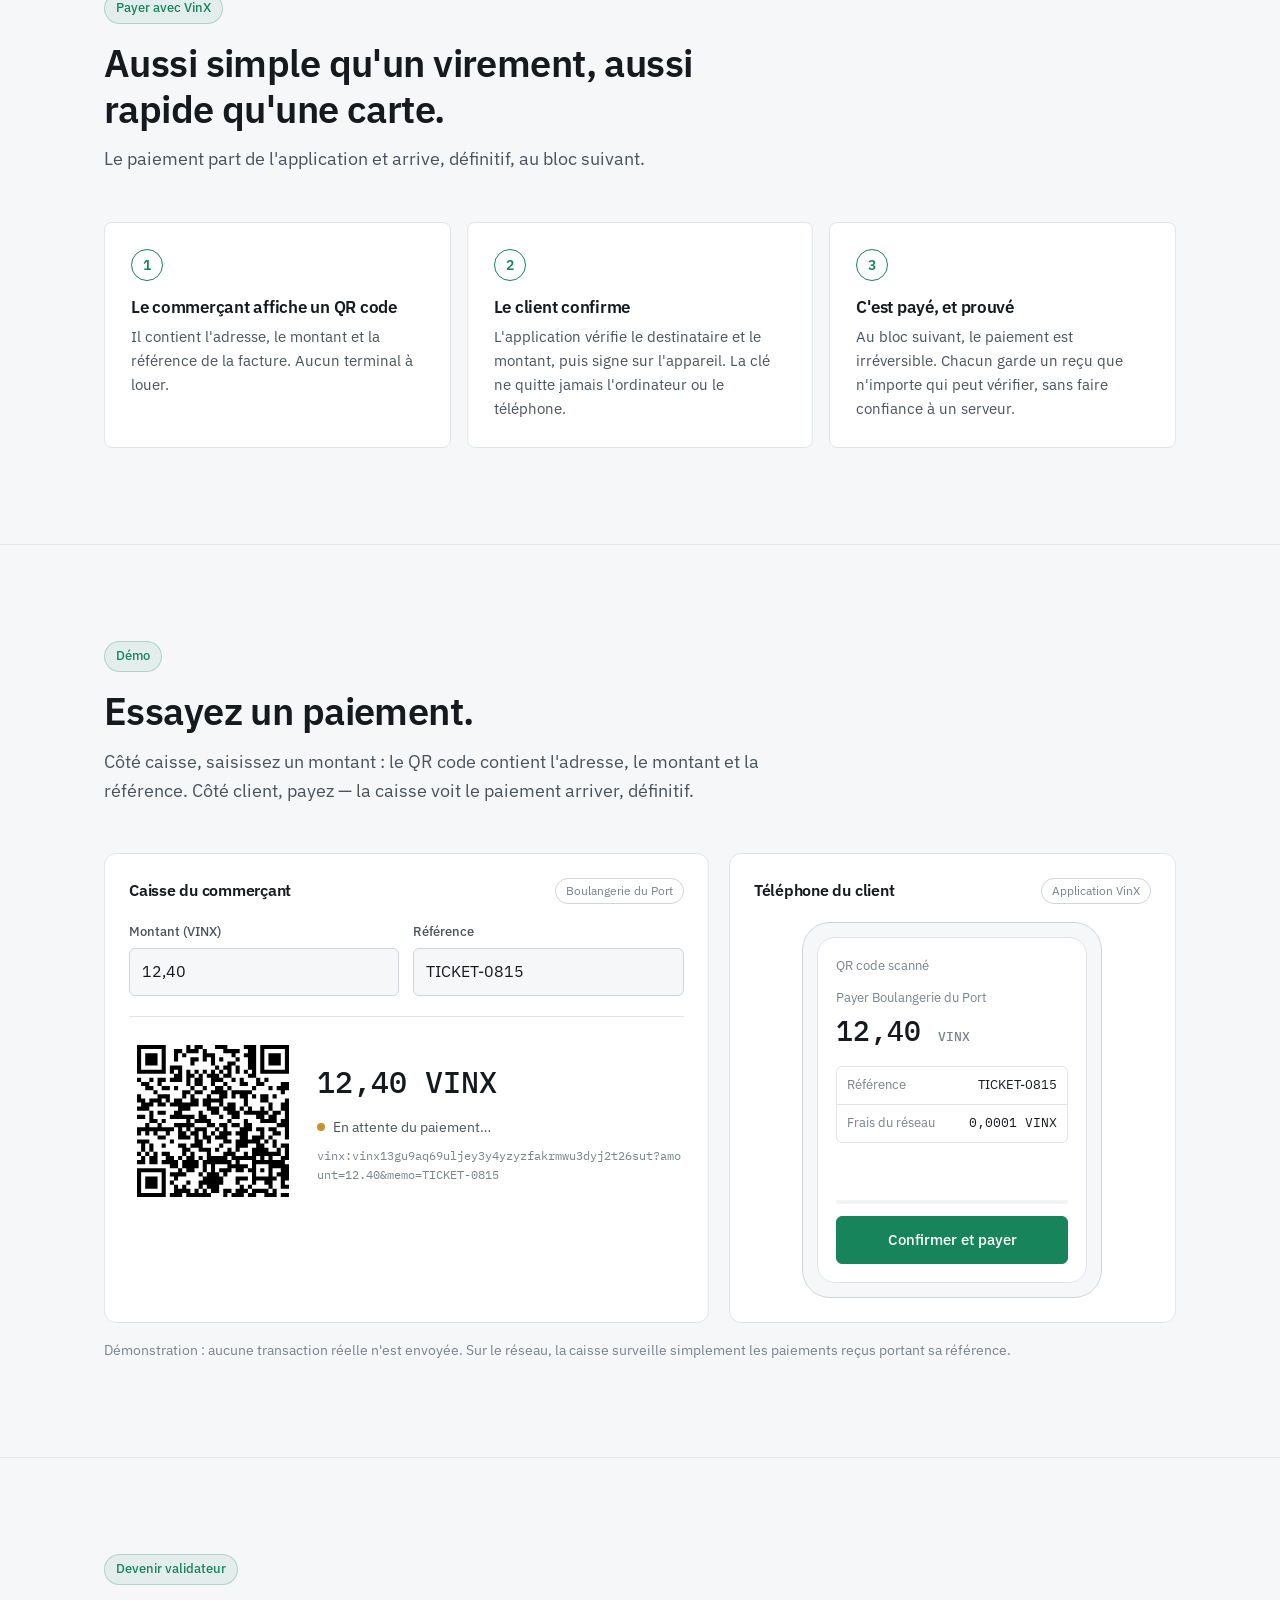
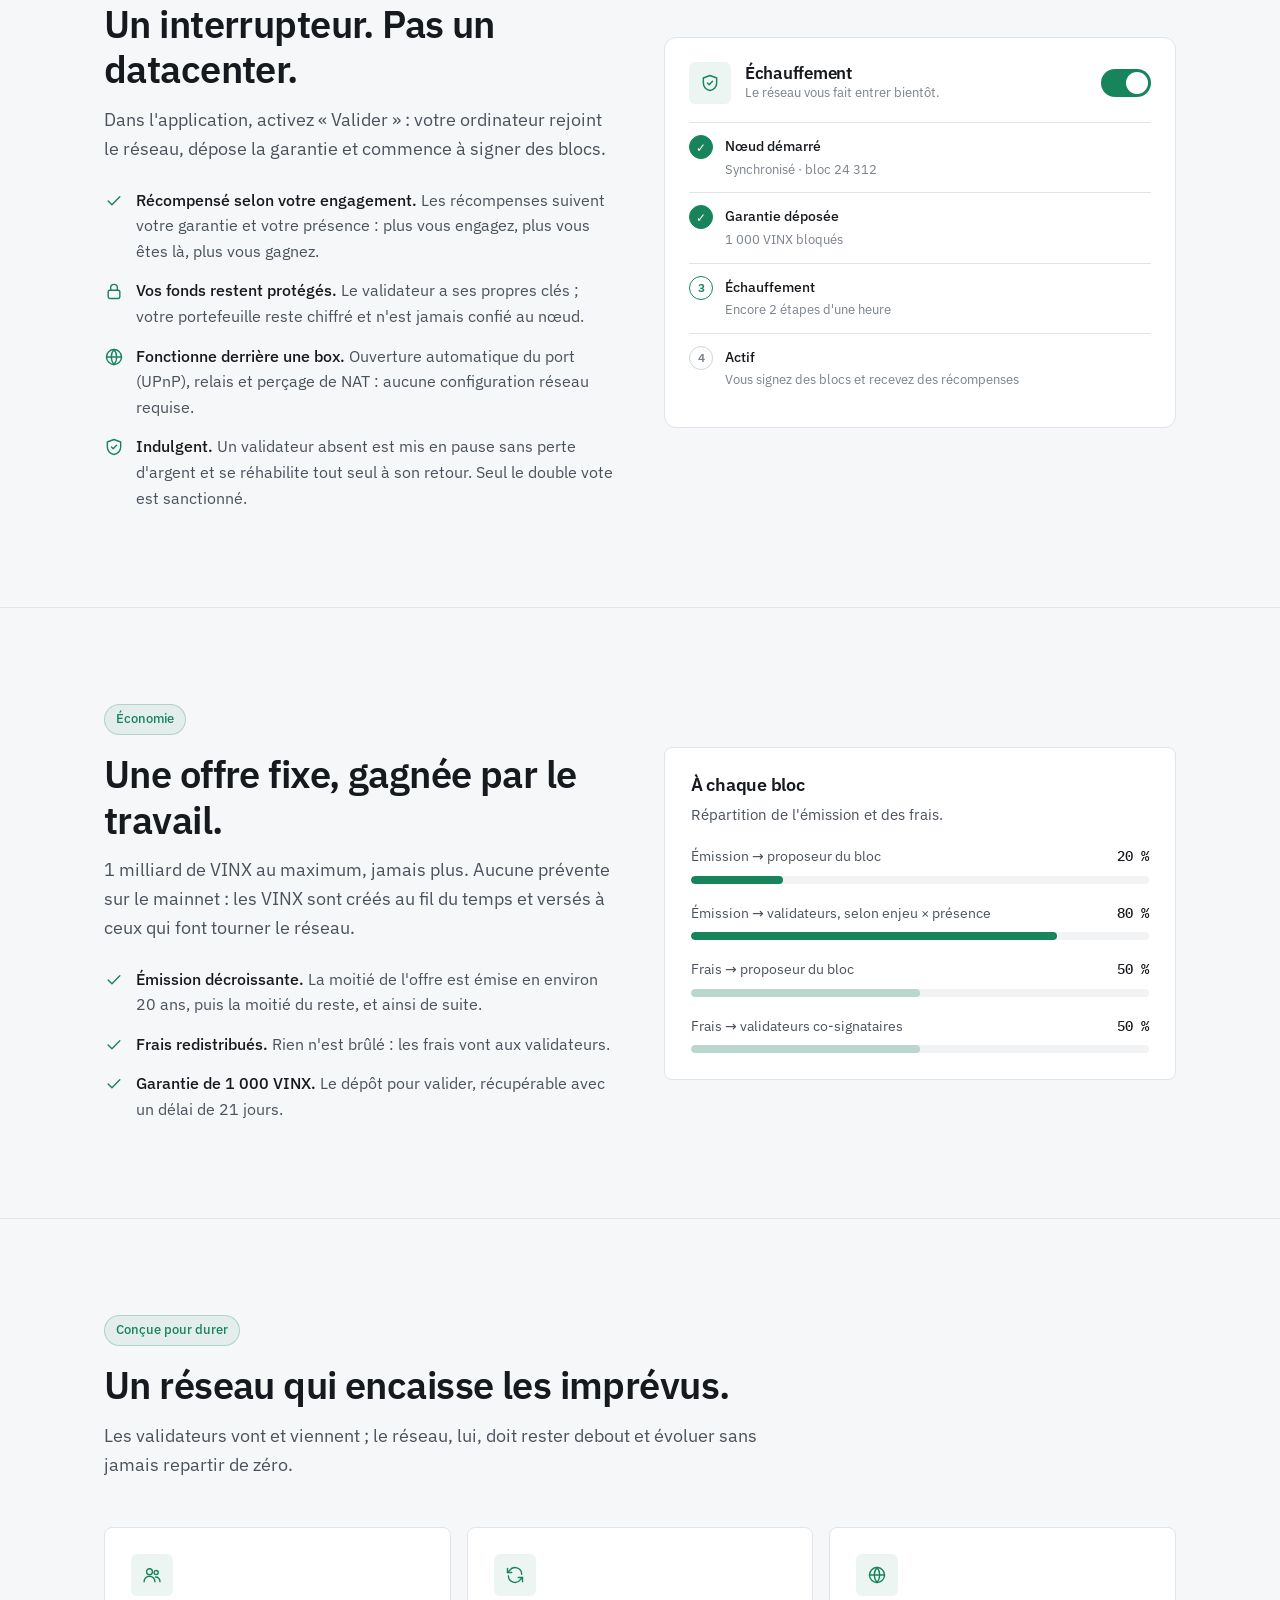
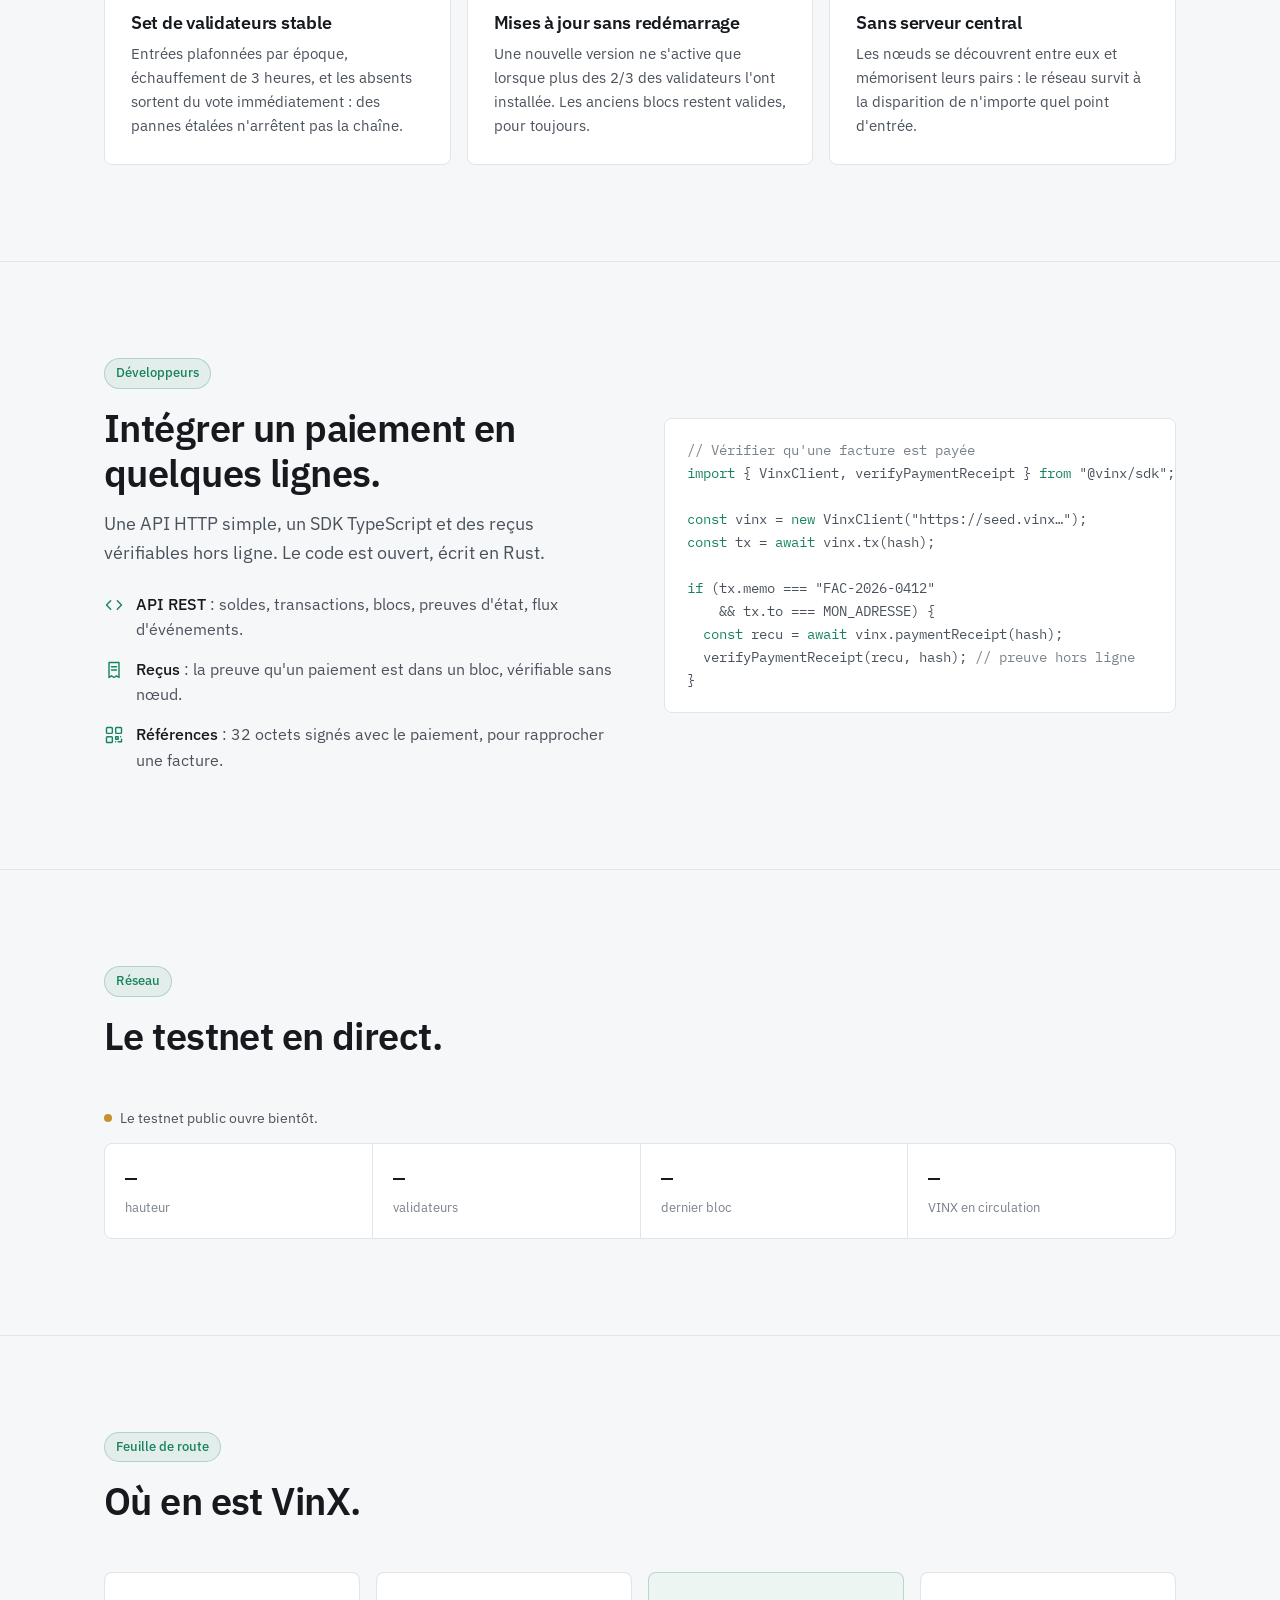
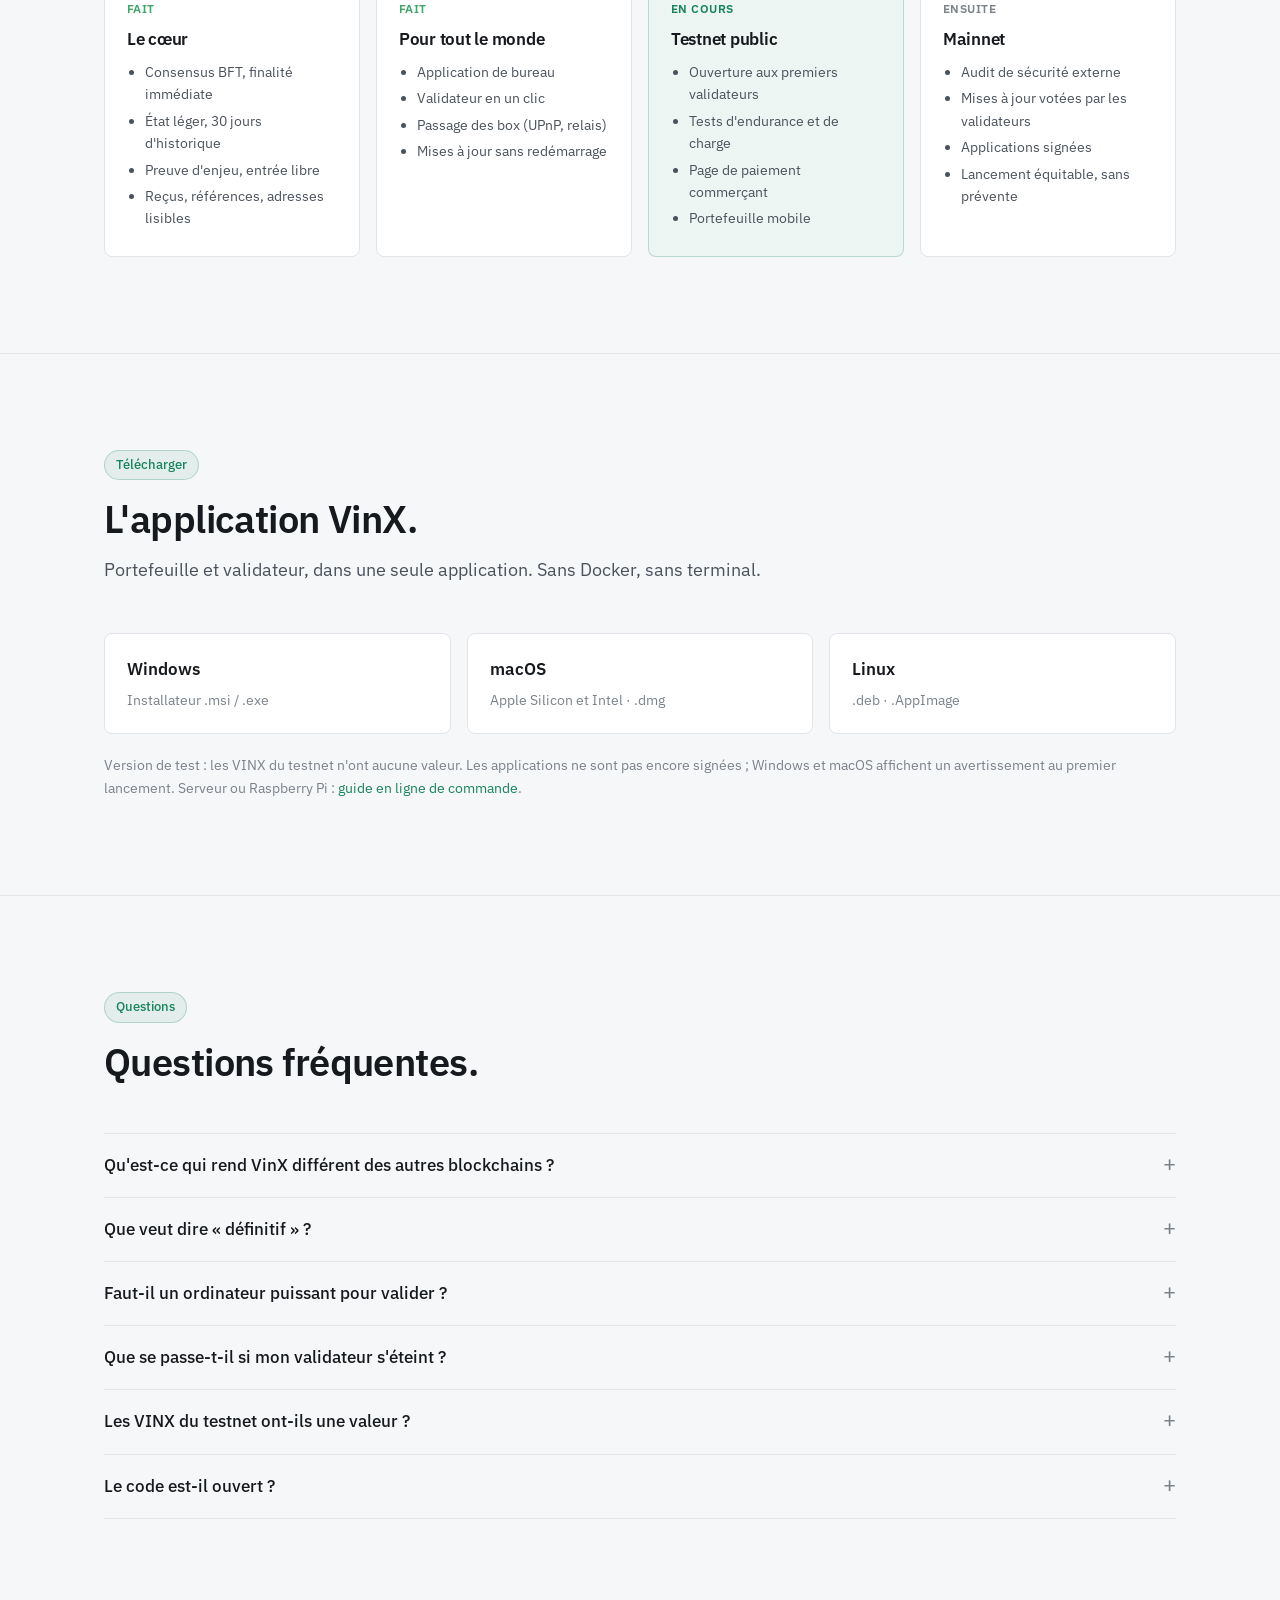
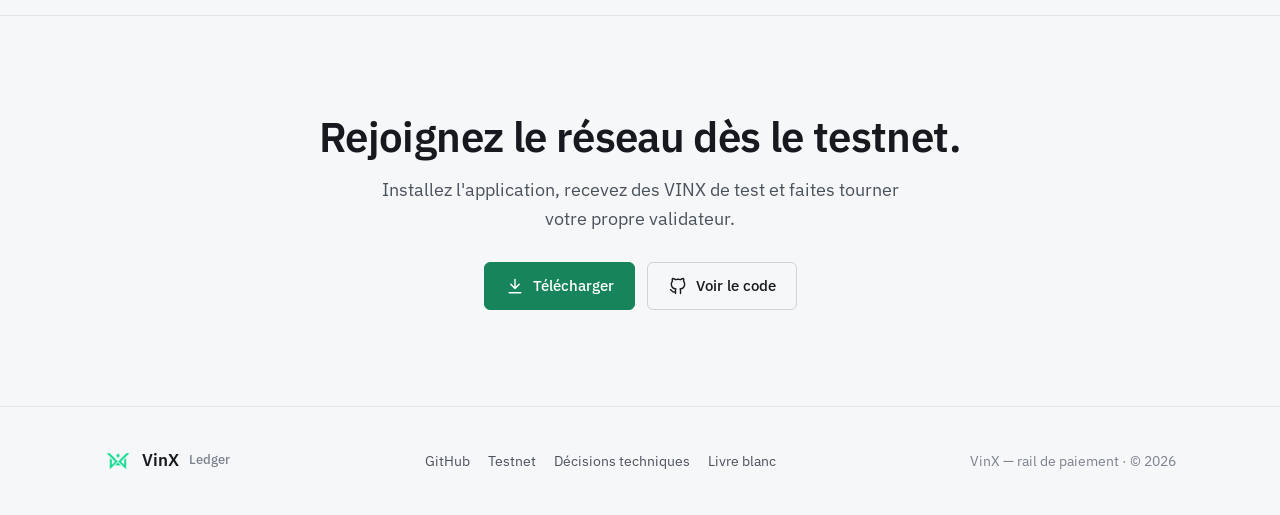
==== commit 3f528b13: "Démo de paiement interactive Caisse du commerçant : montant et référence encodés dans un URI vinx:<a" ====
--- a/index.html
+++ b/index.html
@@ -36,7 +36,7 @@
     <a class="brand" href="#top"><img src="assets/logo.png" alt="">VinX <small>Ledger</small></a>
     <nav class="main" id="nav">
       <a href="#pourquoi">Pourquoi VinX</a>
-      <a href="#paiement">Payer</a>
+      <a href="#demo">Démo</a>
       <a href="#valider">Valider</a>
       <a href="#economie">Économie</a>
       <a href="#developpeurs">Développeurs</a>
@@ -134,6 +134,39 @@
     </div>
   </section>
 
+  <!-- ── Démo de paiement ─────────────────────────────────────────────── -->
+  <section id="demo">
+    <div class="wrap">
+      <div class="section-head">
+        <span class="eyebrow">Démo</span>
+        <h2>Essayez un paiement.</h2>
+        <p>Côté caisse, saisissez un montant : le QR code contient l'adresse, le montant et la référence. Côté client, payez — la caisse voit le paiement arriver, définitif.</p>
+      </div>
+      <div class="demo">
+        <div class="panel">
+          <div class="panel-head"><h3>Caisse du commerçant</h3><span class="tag">Boulangerie du Port</span></div>
+          <div class="fields">
+            <div><label class="field" for="d-amount">Montant (VINX)</label><input class="input mono" id="d-amount" value="12,40" inputmode="decimal"></div>
+            <div><label class="field" for="d-ref">Référence</label><input class="input" id="d-ref" value="TICKET-0815" maxlength="32"></div>
+          </div>
+          <div class="till">
+            <div class="qr-box" id="d-qr"><div class="paid">Payé ✓</div></div>
+            <div>
+              <div class="till-amount" id="d-till-amount">12,40 VINX</div>
+              <div class="till-state" id="d-till-state"><span class="dot"></span><span id="d-till-txt">En attente du paiement…</span></div>
+              <div class="uri" id="d-uri"></div>
+            </div>
+          </div>
+        </div>
+        <div class="panel">
+          <div class="panel-head"><h3>Téléphone du client</h3><span class="tag">Application VinX</span></div>
+          <div class="phone"><div class="screen" id="d-screen"></div></div>
+        </div>
+      </div>
+      <p class="demo-note" id="d-note">Démonstration : aucune transaction réelle n'est envoyée. Sur le réseau, la caisse surveille simplement les paiements reçus portant sa référence.</p>
+    </div>
+  </section>
+
   <!-- ── Valider ───────────────────────────────────────────────────────── -->
   <section id="valider">
     <div class="wrap split">
@@ -344,7 +377,9 @@
   </div>
 </footer>
 
+<script src="assets/qrcode.js"></script>
 <script src="config.js"></script>
+<script src="demo.js"></script>
 <script src="site.js"></script>
 </body>
 </html>
--- a/style.css
+++ b/style.css
@@ -234,3 +234,45 @@
   .g2,.g3,.g4,.road,.dl,.steps{grid-template-columns:1fr}
   .bar .right .btn{display:none}
 }
+
+/* Démo de paiement */
+.demo{display:grid;grid-template-columns:minmax(0,1.15fr) minmax(0,.85fr);gap:20px;align-items:stretch}
+.panel{background:var(--surface);border:1px solid var(--border);border-radius:12px;padding:24px;display:flex;flex-direction:column}
+.panel-head{display:flex;align-items:center;justify-content:space-between;gap:12px;margin-bottom:18px}
+.panel-head h3{font-size:16px}
+.panel-head .tag{font-size:12px;color:var(--muted);border:1px solid var(--border-2);border-radius:999px;padding:2px 10px}
+.field{display:block;font-size:13px;font-weight:500;color:var(--dim);margin:0 0 6px}
+.input{font:inherit;width:100%;padding:10px 12px;border-radius:var(--r);border:1px solid var(--border-2);background:var(--bg);color:var(--text);outline:none}
+.input:focus{border-color:var(--accent);box-shadow:0 0 0 2px var(--accent-soft)}
+.fields{display:grid;grid-template-columns:1fr 1fr;gap:14px}
+.till{display:grid;grid-template-columns:auto 1fr;gap:20px;align-items:center;margin-top:20px;padding-top:20px;border-top:1px solid var(--border)}
+.qr-box{width:168px;height:168px;background:#fff;border-radius:var(--r-lg);display:grid;place-items:center;padding:8px;position:relative}
+.qr-box svg{width:100%;height:100%}
+.qr-box .paid{position:absolute;inset:0;border-radius:var(--r-lg);background:color-mix(in srgb,var(--accent) 92%,transparent);
+  color:var(--on-accent);display:none;place-items:center;text-align:center;font-weight:600}
+.qr-box.ok .paid{display:grid}
+.uri{font-family:var(--mono);font-size:12px;color:var(--muted);word-break:break-all;margin-top:8px}
+.till-amount{font-family:var(--mono);font-size:30px;font-weight:500}
+.till-state{display:flex;align-items:center;gap:8px;margin-top:10px;font-size:14px;color:var(--dim)}
+.till-state .dot{width:8px;height:8px;border-radius:50%;background:var(--warn);animation:blink 1.4s infinite}
+.till-state.ok{color:var(--text);font-weight:500}
+.till-state.ok .dot{background:var(--ok);animation:none}
+@keyframes blink{50%{opacity:.3}}
+.phone{margin:0 auto;width:100%;max-width:300px;border:1px solid var(--border-2);border-radius:28px;padding:14px;background:var(--bg);flex:1;display:flex}
+.screen{flex:1;border-radius:18px;background:var(--surface);border:1px solid var(--border);padding:18px;display:flex;flex-direction:column;gap:12px;min-height:340px}
+.screen .who{font-size:13px;color:var(--muted)}
+.screen .amt{font-family:var(--mono);font-size:28px;font-weight:500}
+.screen .rows{border:1px solid var(--border);border-radius:var(--r);font-size:13px}
+.screen .rows div{display:flex;justify-content:space-between;gap:8px;padding:8px 10px;border-bottom:1px solid var(--border)}
+.screen .rows div:last-child{border-bottom:0}
+.screen .rows span:first-child{color:var(--muted)}
+.screen .grow{flex:1}
+.progress{height:4px;border-radius:2px;background:var(--surface-2);overflow:hidden}
+.progress i{display:block;height:100%;width:0;background:var(--accent);transition:width .25s linear}
+.screen .state{font-size:14px;color:var(--dim);min-height:21px}
+.screen .done{display:flex;flex-direction:column;align-items:center;justify-content:center;gap:10px;flex:1;text-align:center}
+.check{width:56px;height:56px;border-radius:50%;background:var(--accent);color:var(--on-accent);display:grid;place-items:center}
+.check svg{width:28px;height:28px;stroke-width:2.4}
+.demo-note{margin-top:16px;color:var(--muted);font-size:14px}
+@media (max-width:960px){.demo{grid-template-columns:1fr}}
+@media (max-width:600px){.fields{grid-template-columns:1fr}.till{grid-template-columns:1fr;justify-items:center;text-align:center}}
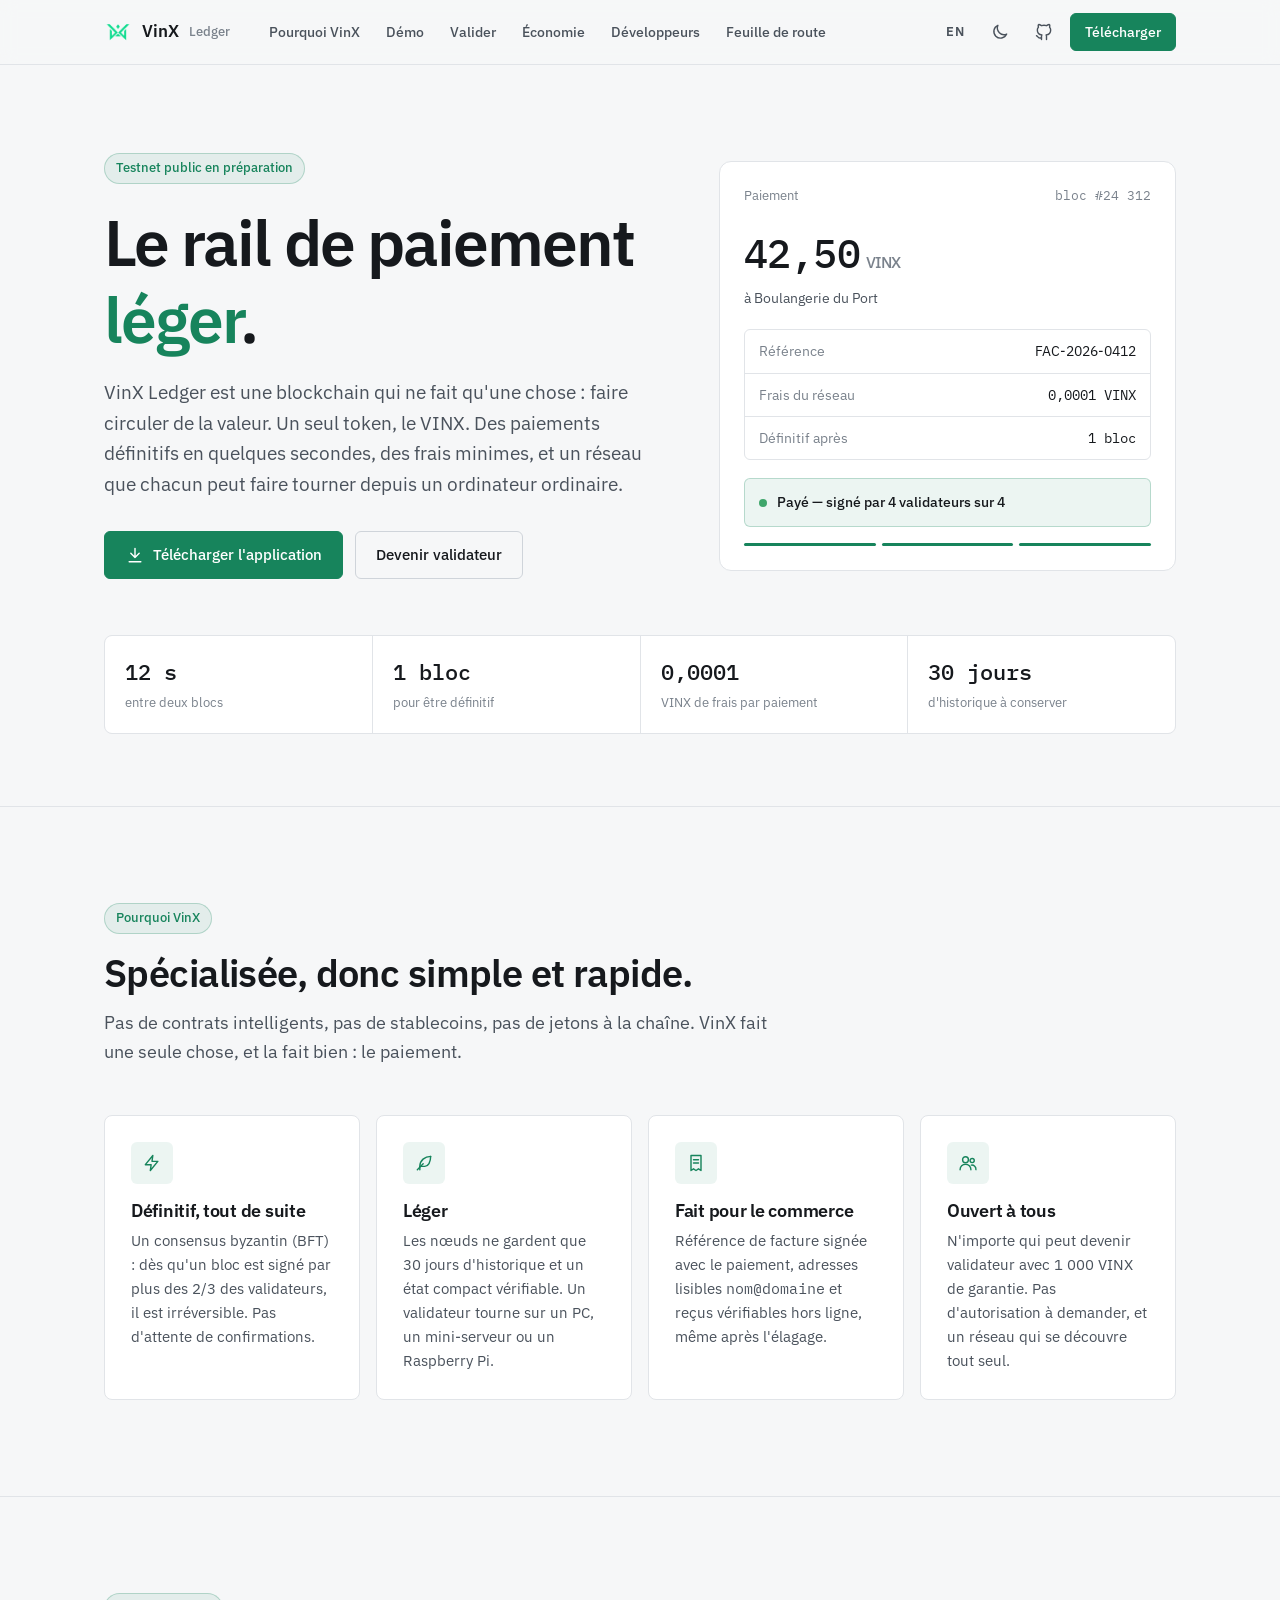
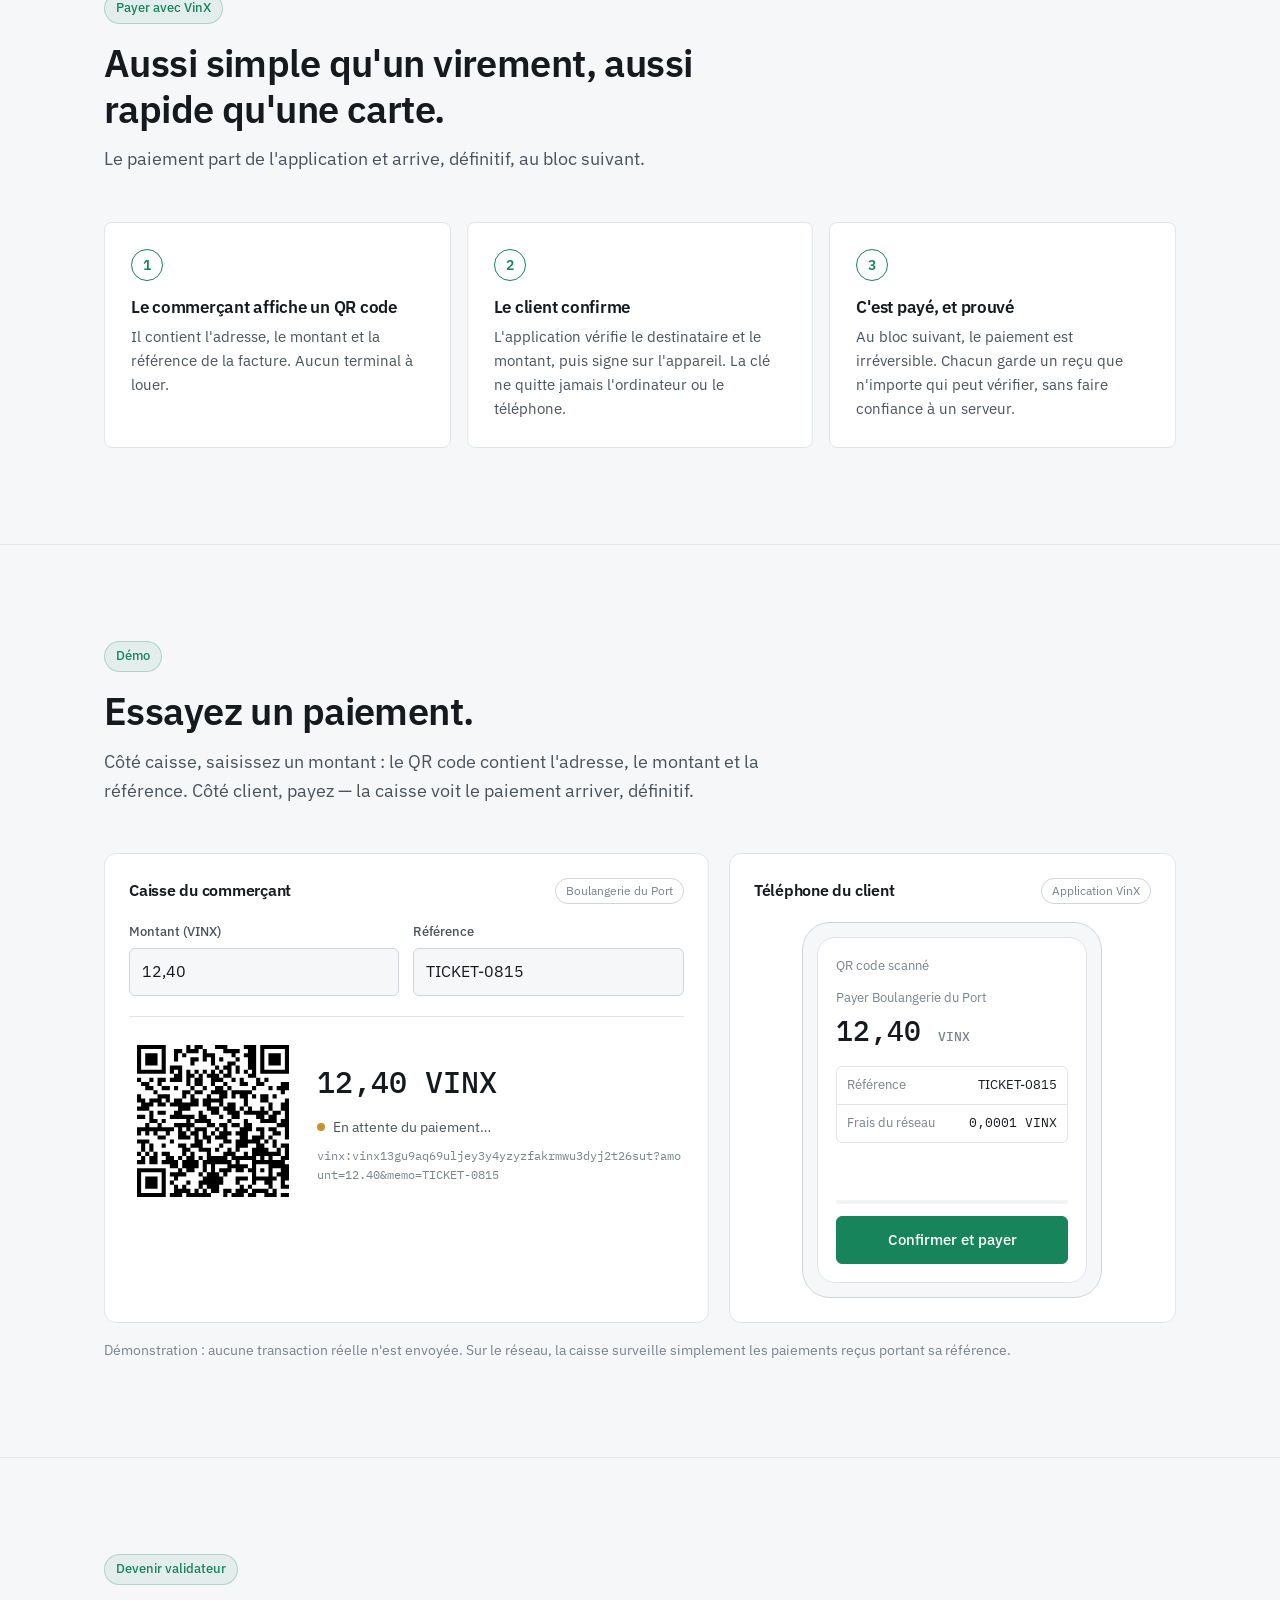
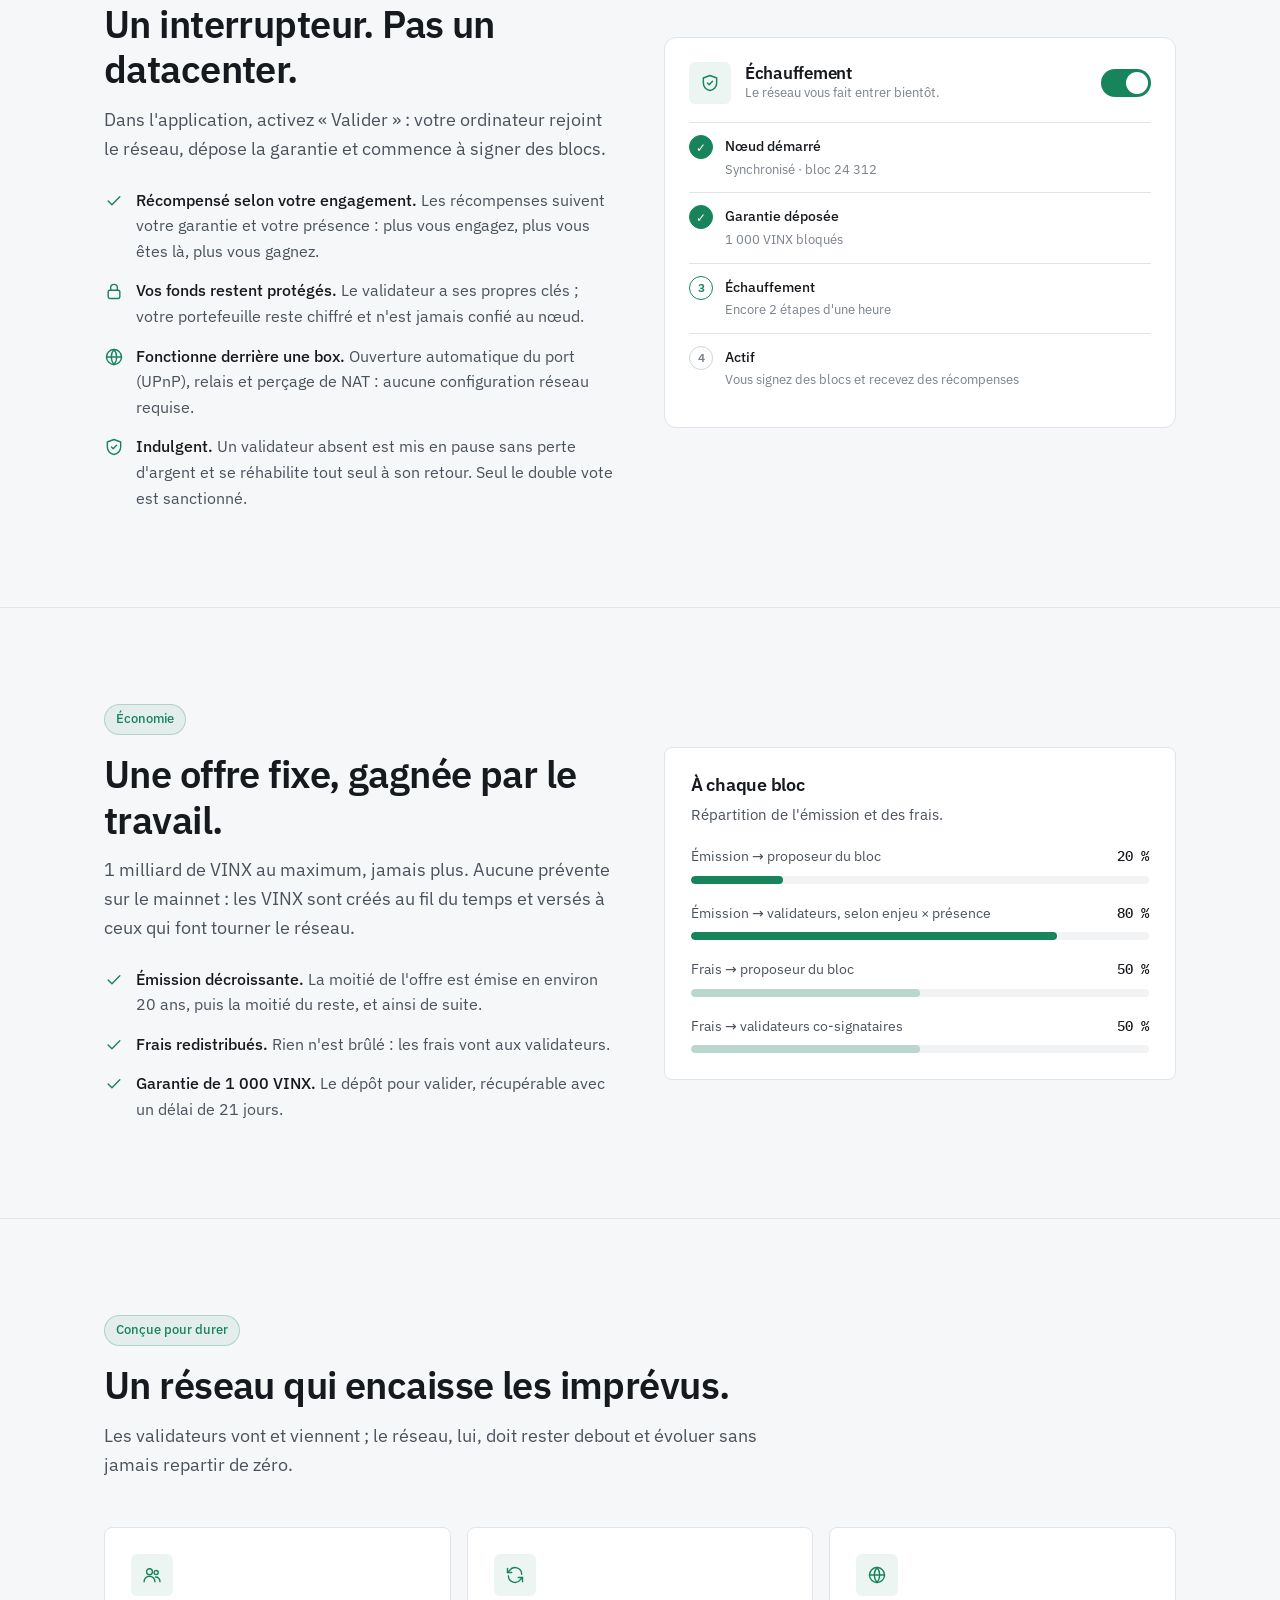
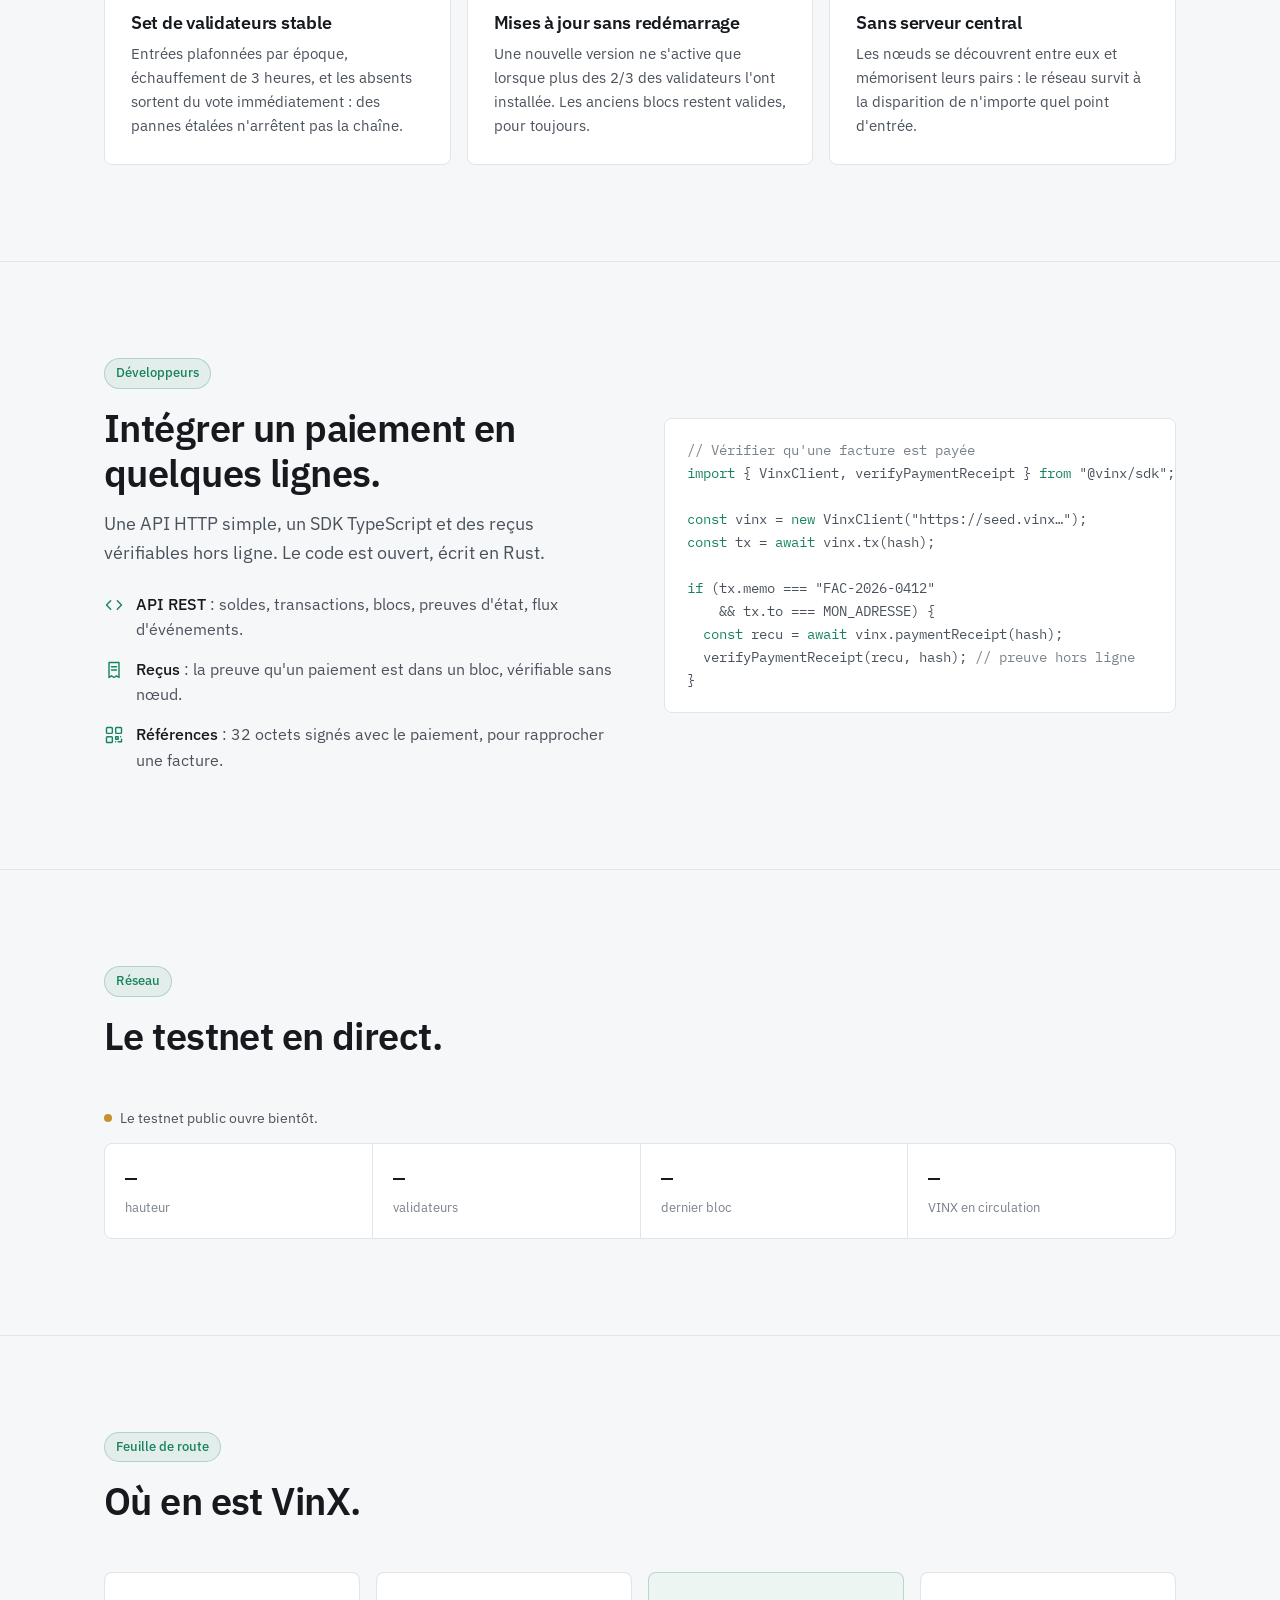
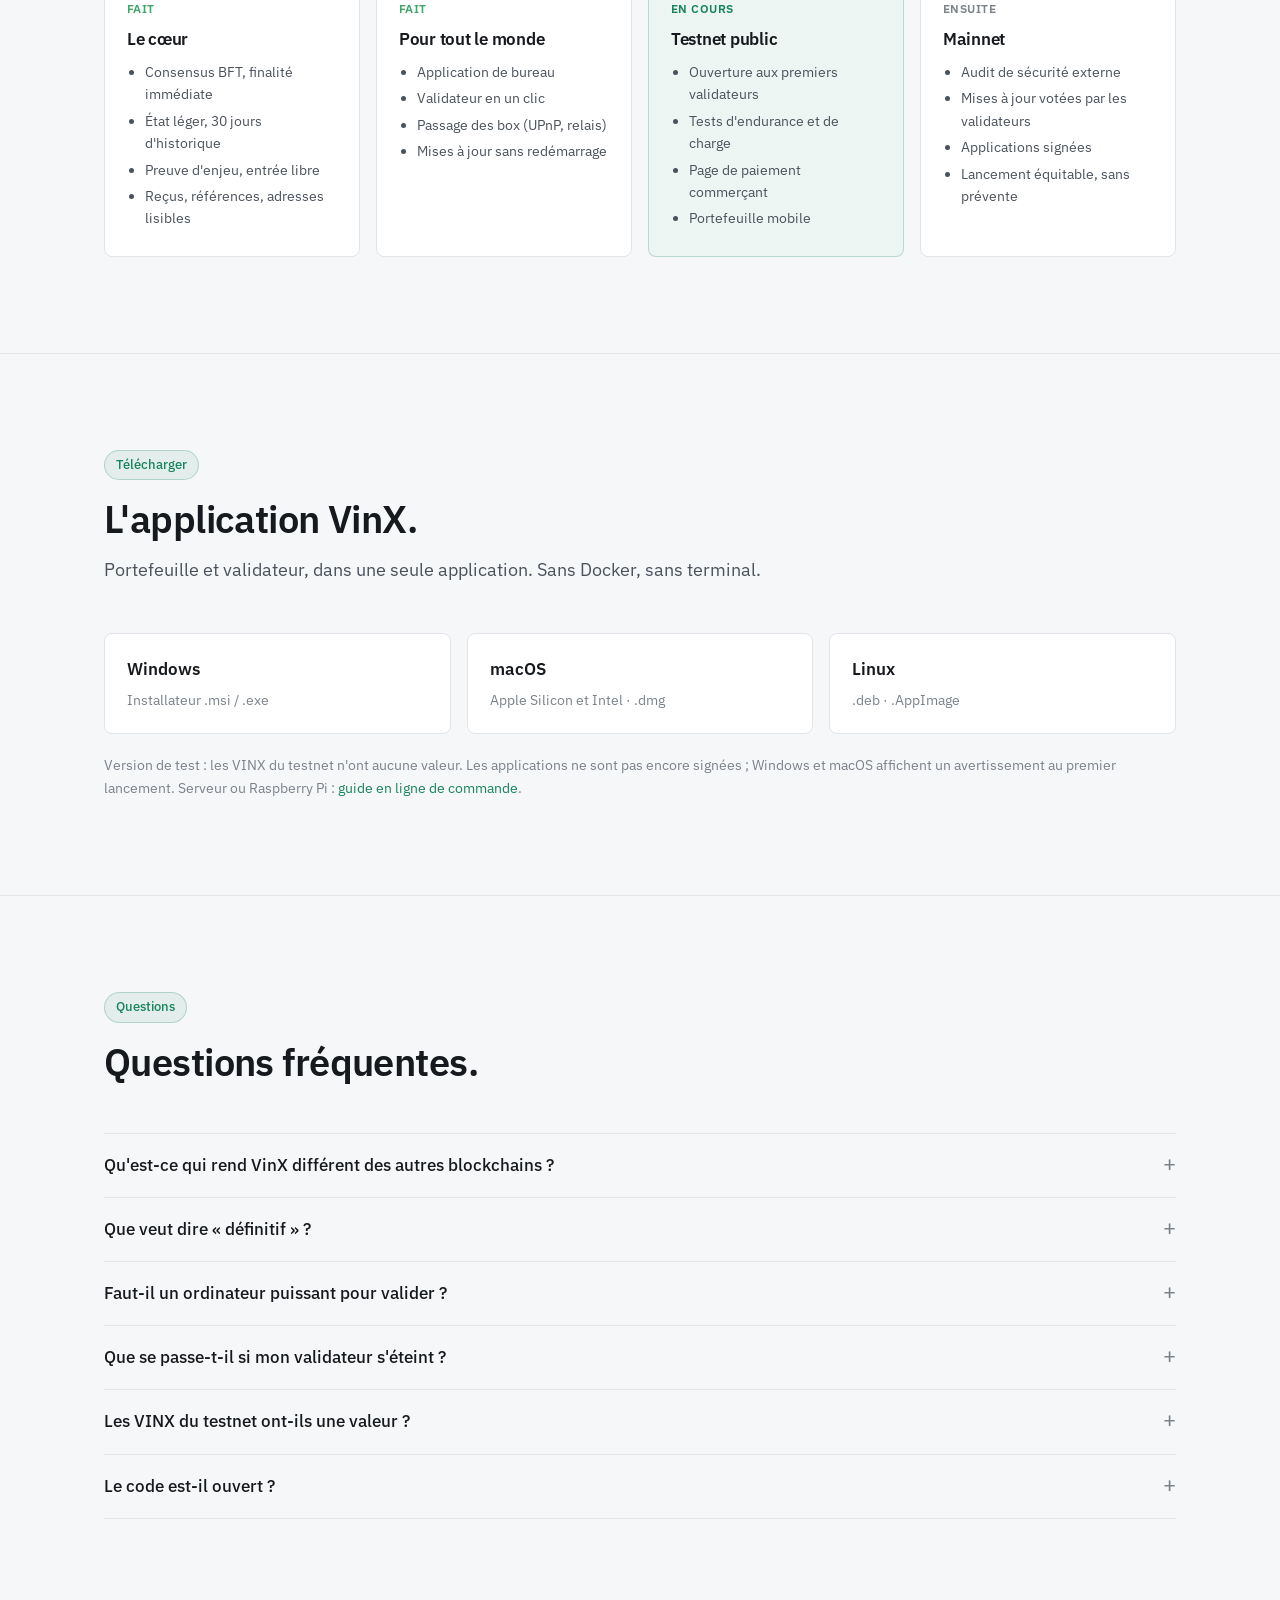
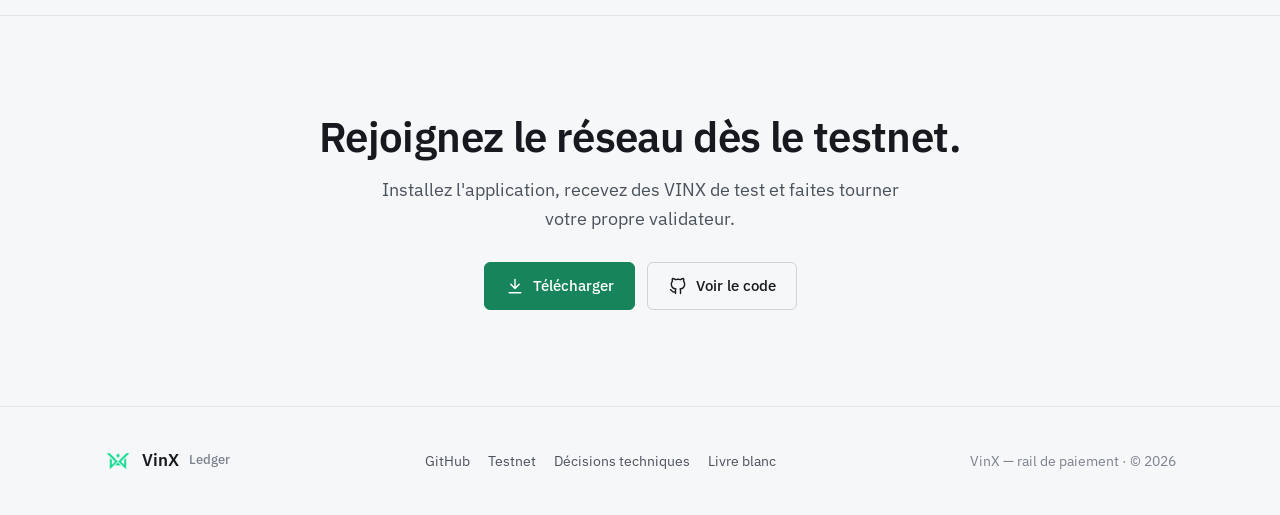
==== commit a2538302: "Version anglaise du site et sélecteur de langue en/index.html reprend la page à l'identique, traduit" ====
--- a/index.html
+++ b/index.html
@@ -9,6 +9,8 @@
 <meta property="og:description" content="Un seul token, une seule fonction : payer. Définitif en quelques secondes, validable depuis chez soi.">
 <meta property="og:image" content="assets/logo.png">
 <link rel="icon" type="image/png" href="assets/favicon.png">
+<link rel="alternate" hreflang="fr" href="https://haitodann.github.io/VinX_web/">
+<link rel="alternate" hreflang="en" href="https://haitodann.github.io/VinX_web/en/">
 <link rel="stylesheet" href="style.css">
 <script>try{var t=localStorage.getItem('vinx-theme');if(t)document.documentElement.dataset.theme=t}catch(e){}</script>
 </head>
@@ -43,6 +45,7 @@
       <a href="#feuille-de-route">Feuille de route</a>
     </nav>
     <div class="right">
+      <a class="icon-btn lang" href="en/" hreflang="en" title="English">EN</a>
       <button class="icon-btn" id="theme" title="Thème clair / sombre" aria-label="Changer de thème"><svg class="i"><use href="#i-moon"/></svg></button>
       <a class="icon-btn" href="https://github.com/HaitoDann/VinX-Ledger" title="Code source" aria-label="Code source sur GitHub"><svg class="i"><use href="#i-github"/></svg></a>
       <a class="btn small" href="#telecharger">Télécharger</a>
--- a/style.css
+++ b/style.css
@@ -276,3 +276,5 @@
 .demo-note{margin-top:16px;color:var(--muted);font-size:14px}
 @media (max-width:960px){.demo{grid-template-columns:1fr}}
 @media (max-width:600px){.fields{grid-template-columns:1fr}.till{grid-template-columns:1fr;justify-items:center;text-align:center}}
+
+.icon-btn.lang{font-weight:600;font-size:13px;padding:7px 9px;letter-spacing:.02em}
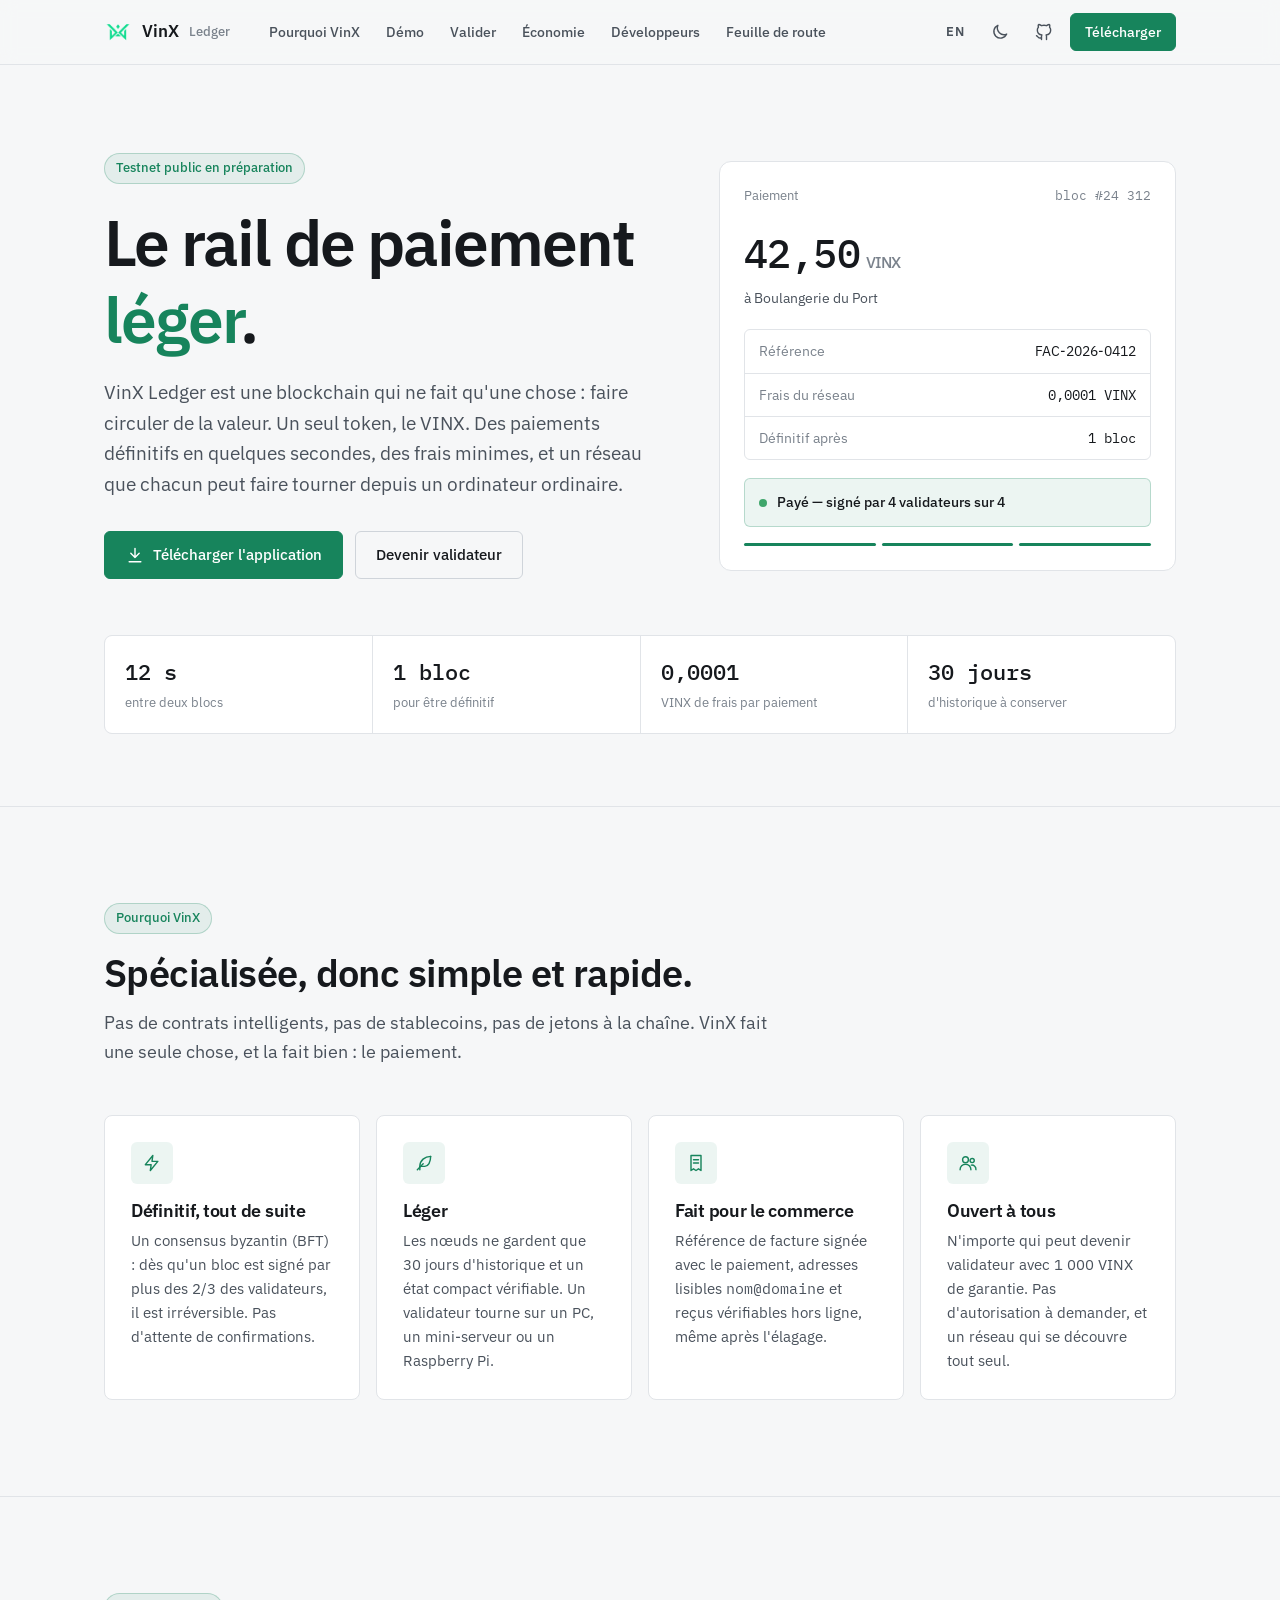
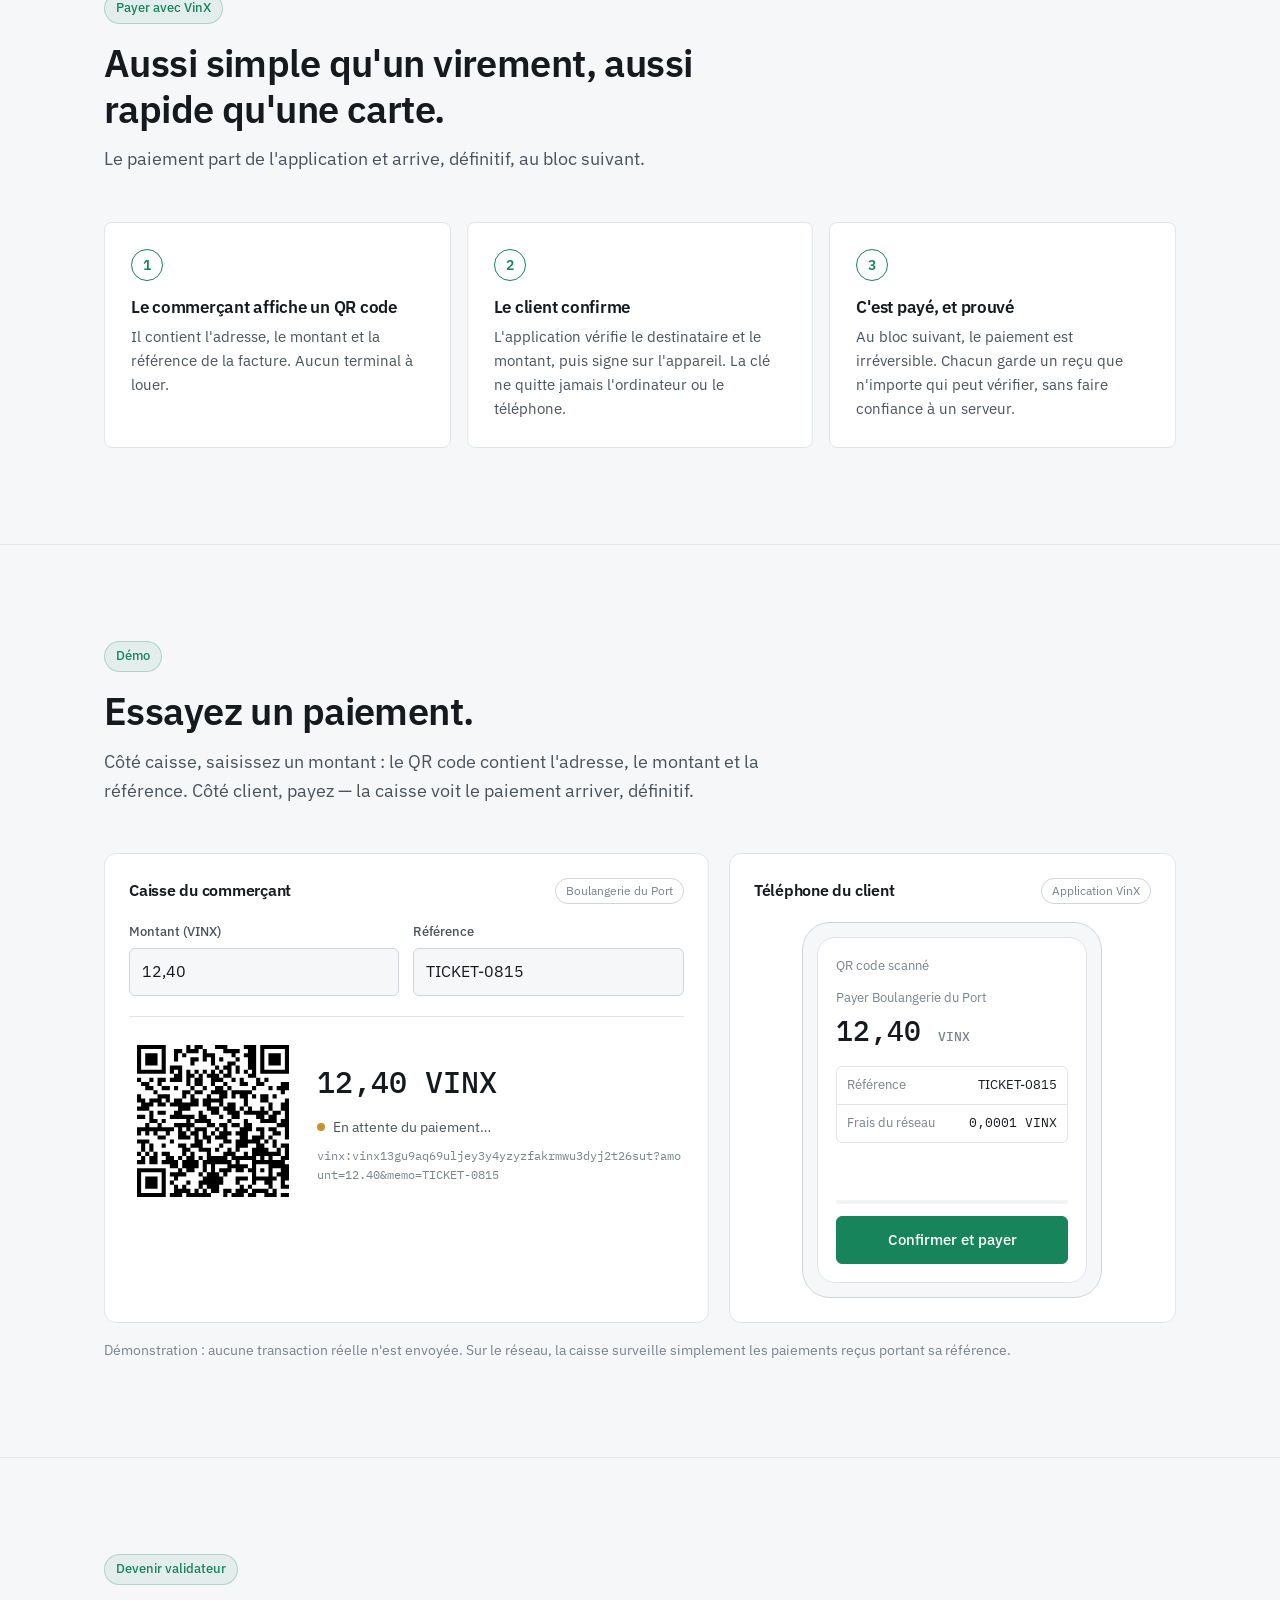
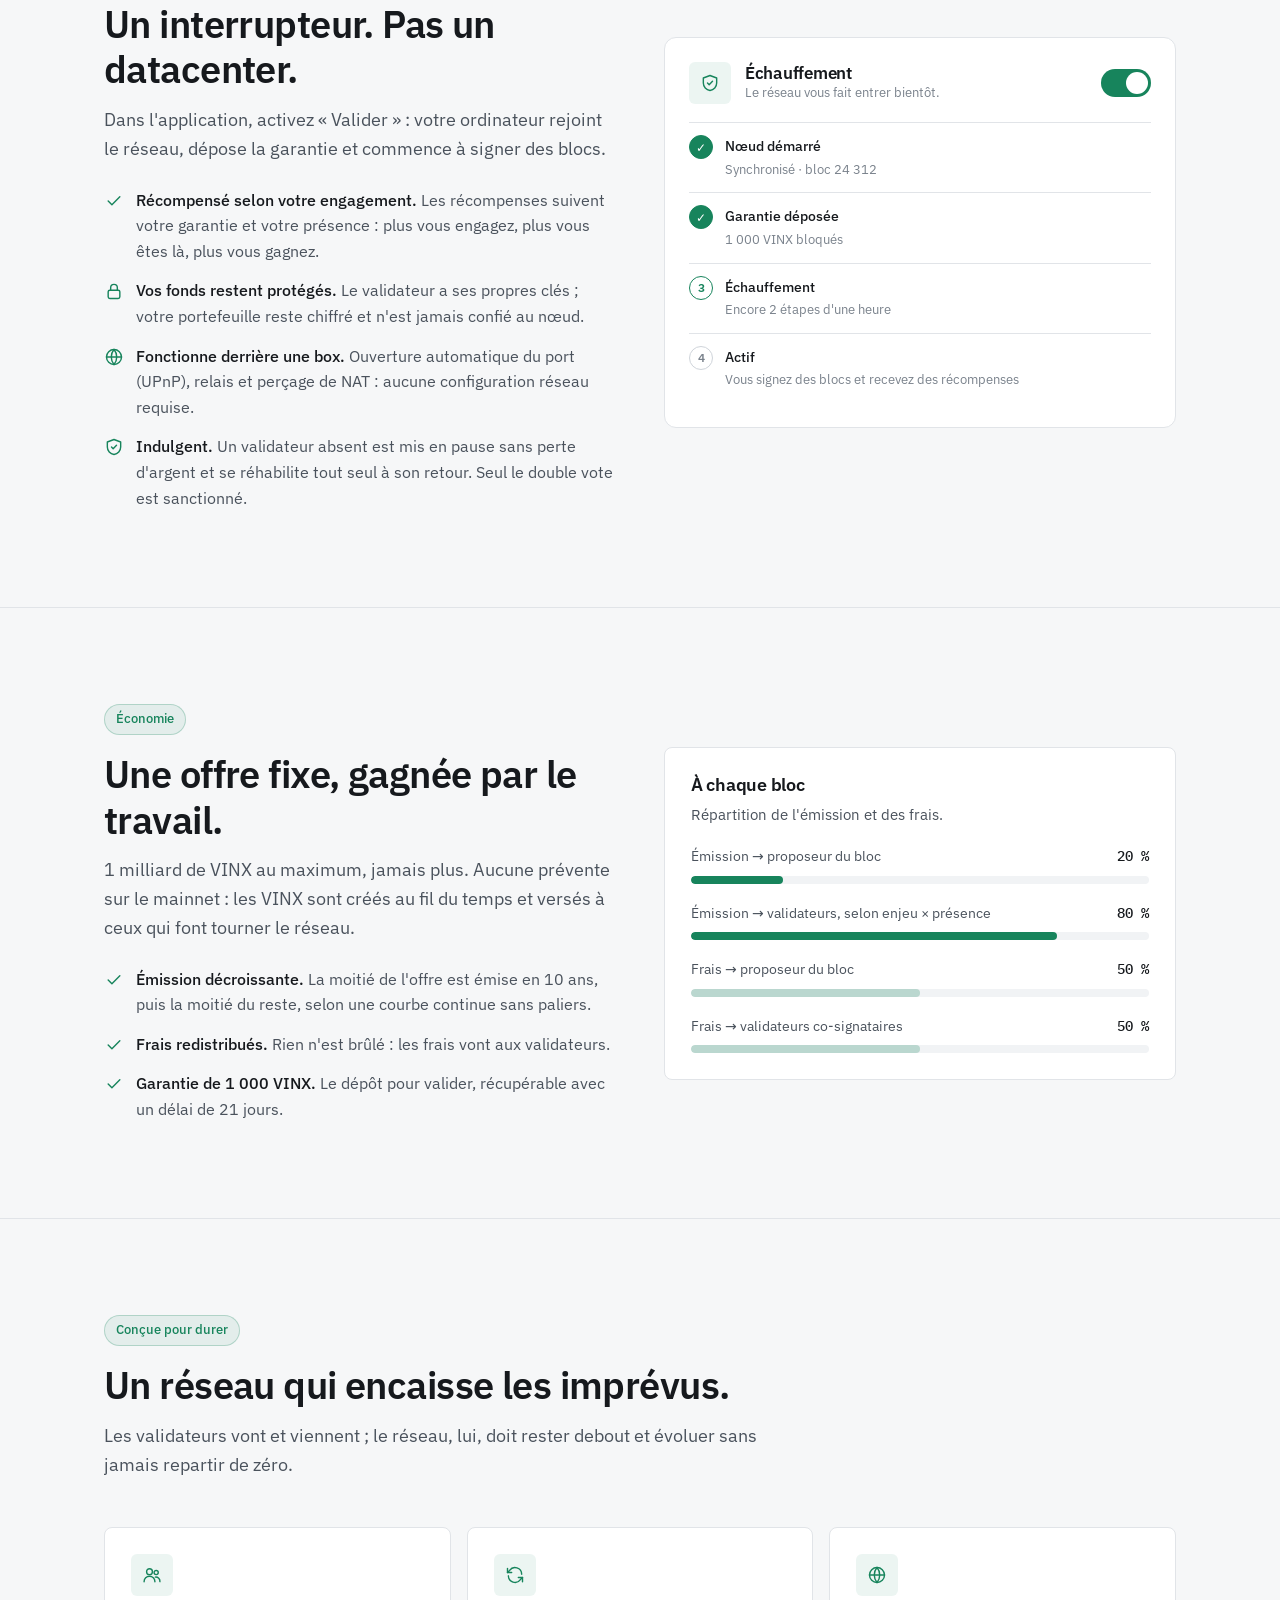
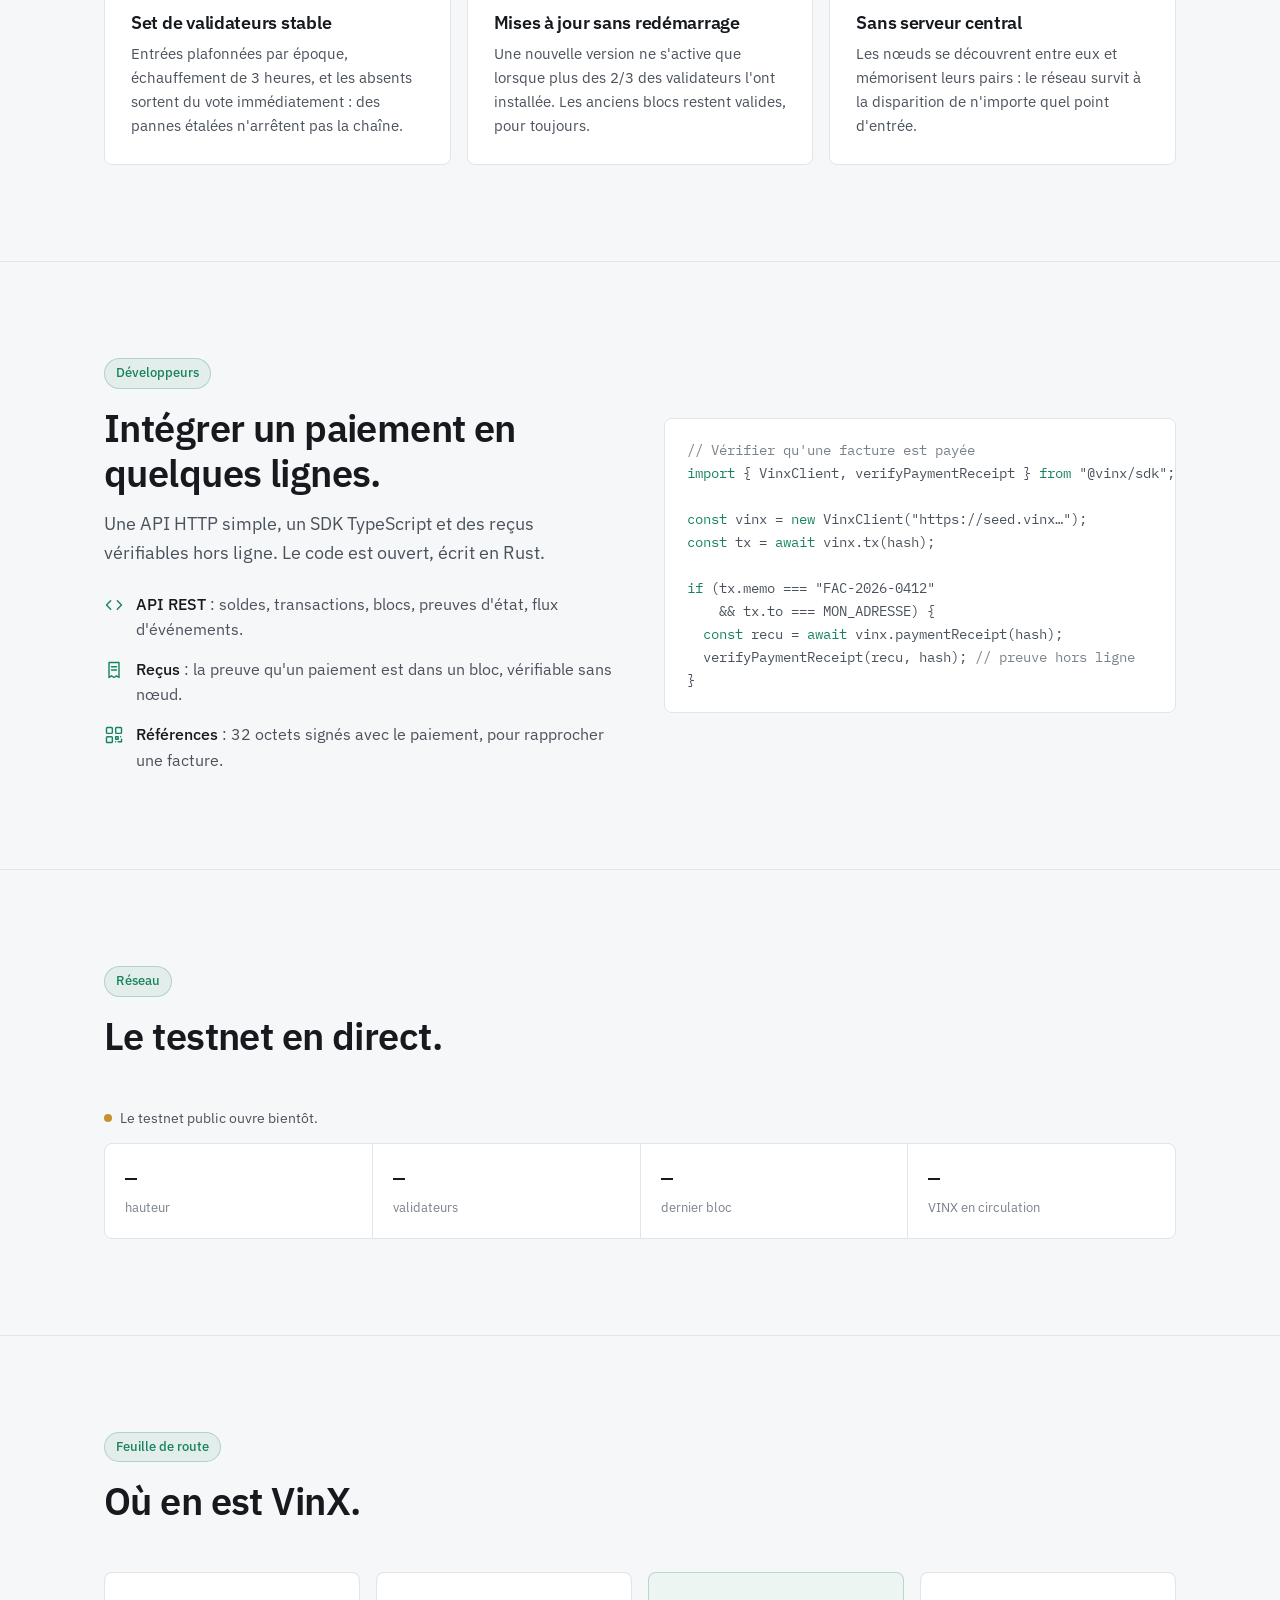
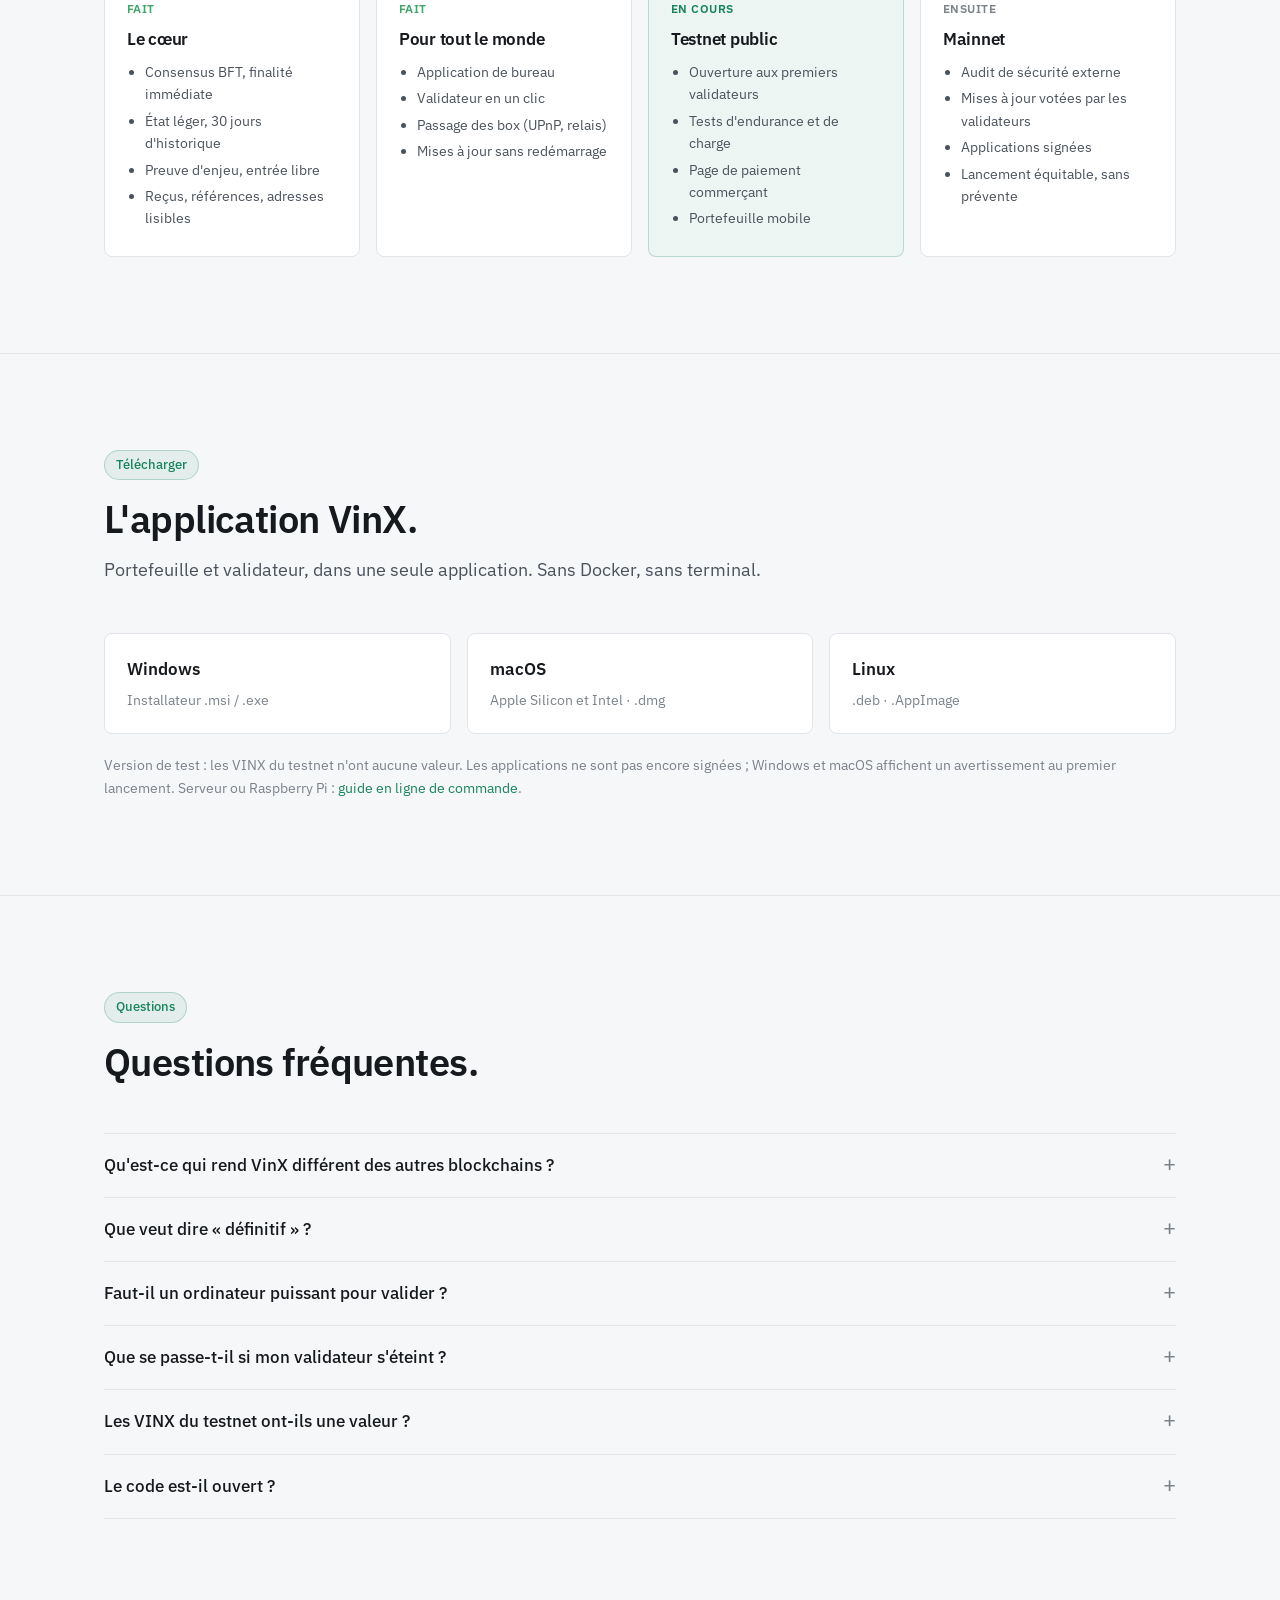
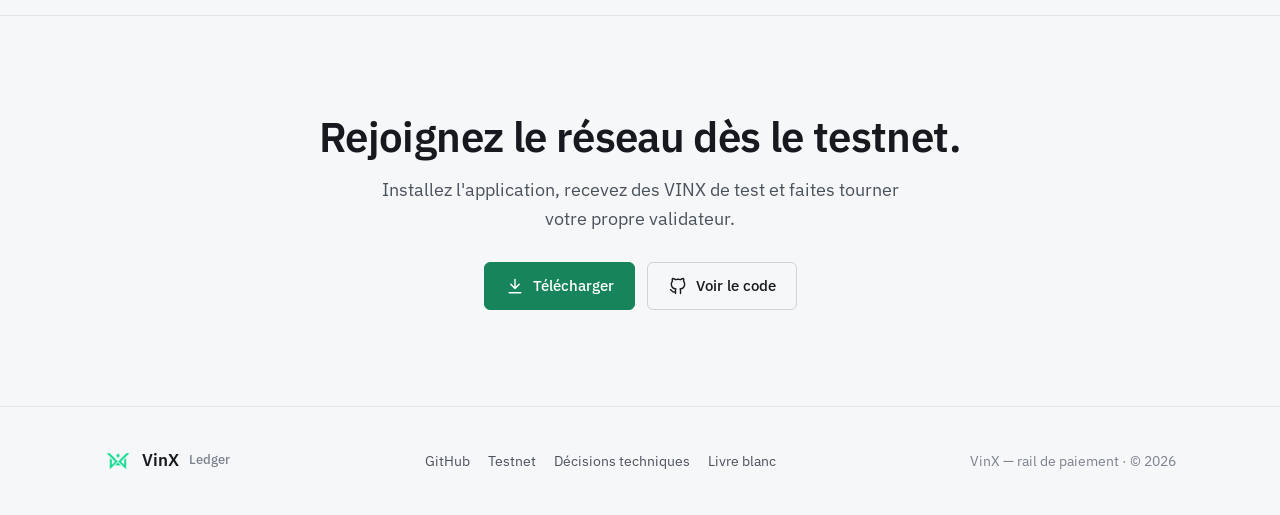
==== commit 5b5479c9: "Émission : demi-vie de 10 ans, courbe continue" ====
--- a/index.html
+++ b/index.html
@@ -209,7 +209,7 @@
         <p style="color:var(--dim);font-size:18px;margin-top:14px">1 milliard de VINX au maximum, jamais plus. Aucune prévente sur le mainnet : les VINX
           sont créés au fil du temps et versés à ceux qui font tourner le réseau.</p>
         <ul class="list">
-          <li><svg class="i"><use href="#i-check"/></svg><span><b>Émission décroissante.</b> La moitié de l'offre est émise en environ 20 ans, puis la moitié du reste, et ainsi de suite.</span></li>
+          <li><svg class="i"><use href="#i-check"/></svg><span><b>Émission décroissante.</b> La moitié de l'offre est émise en 10 ans, puis la moitié du reste, selon une courbe continue sans paliers.</span></li>
           <li><svg class="i"><use href="#i-check"/></svg><span><b>Frais redistribués.</b> Rien n'est brûlé : les frais vont aux validateurs.</span></li>
           <li><svg class="i"><use href="#i-check"/></svg><span><b>Garantie de 1 000 VINX.</b> Le dépôt pour valider, récupérable avec un délai de 21 jours.</span></li>
         </ul>
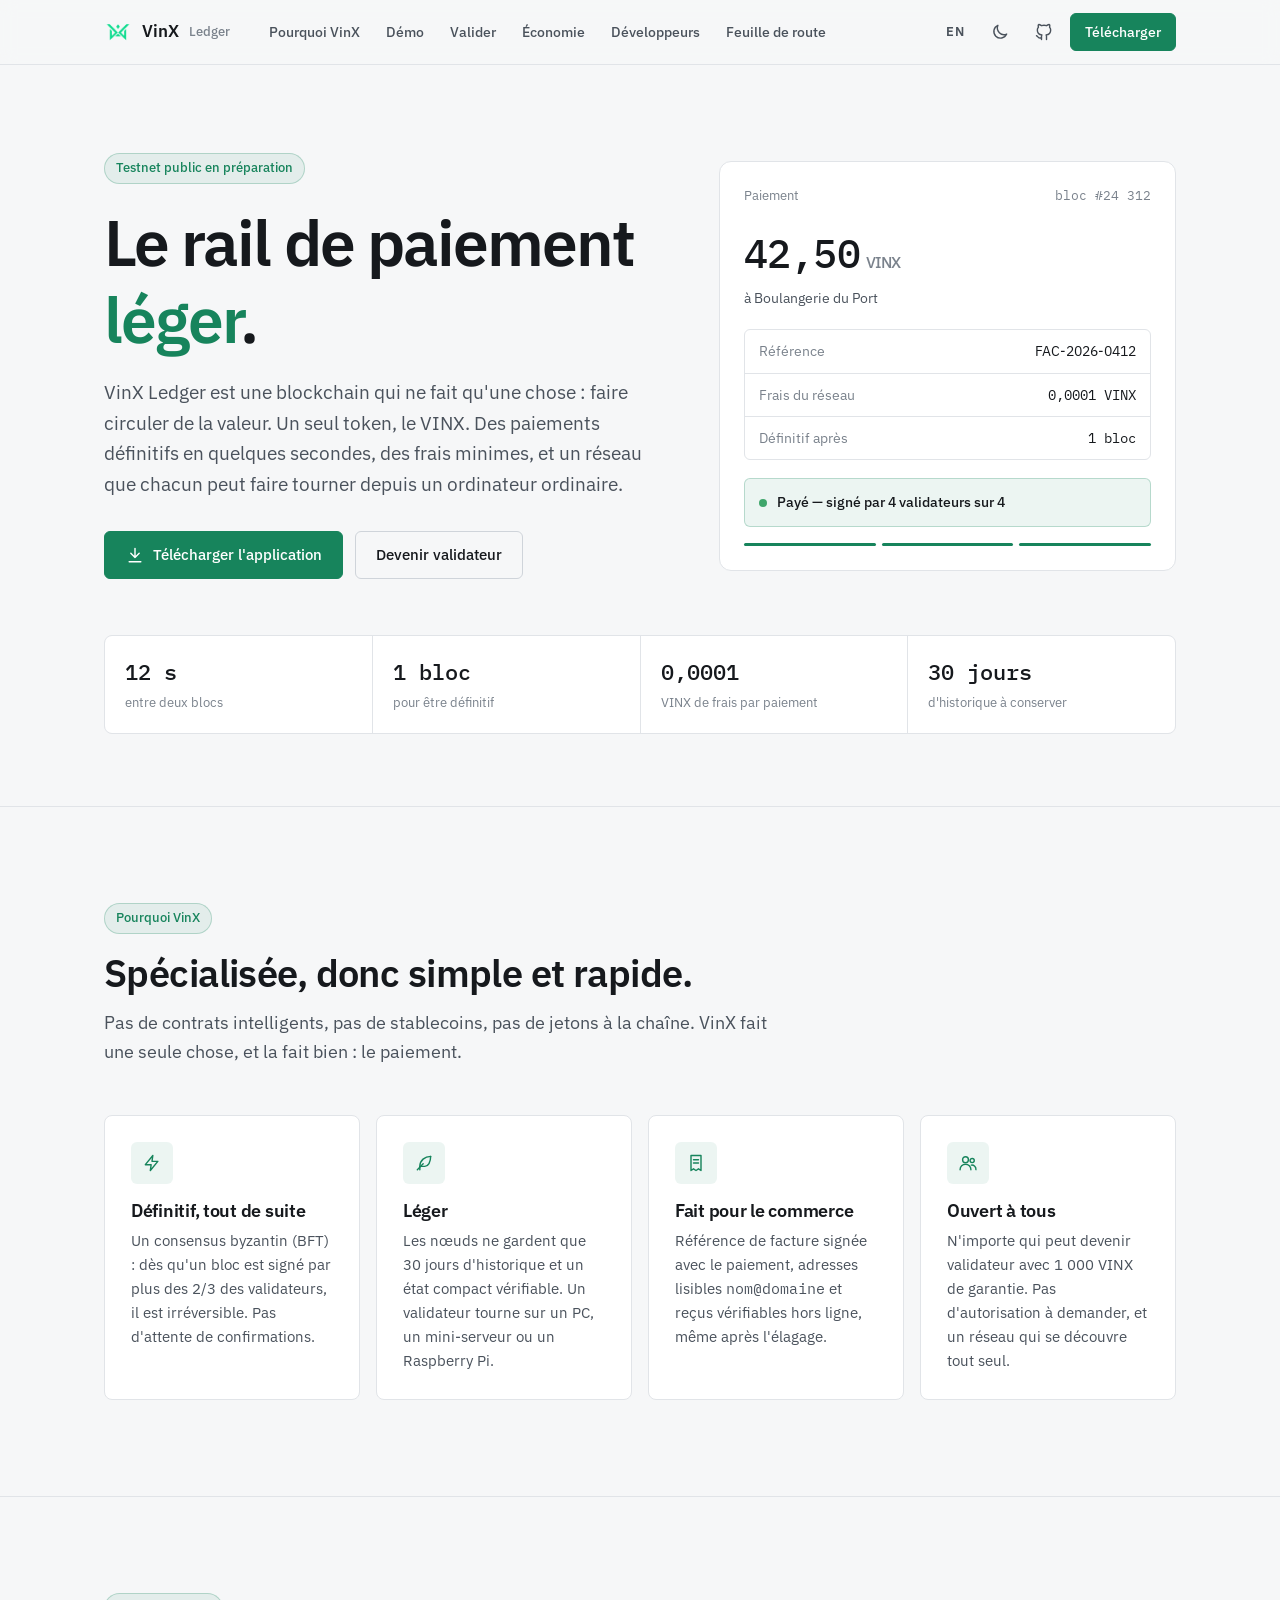
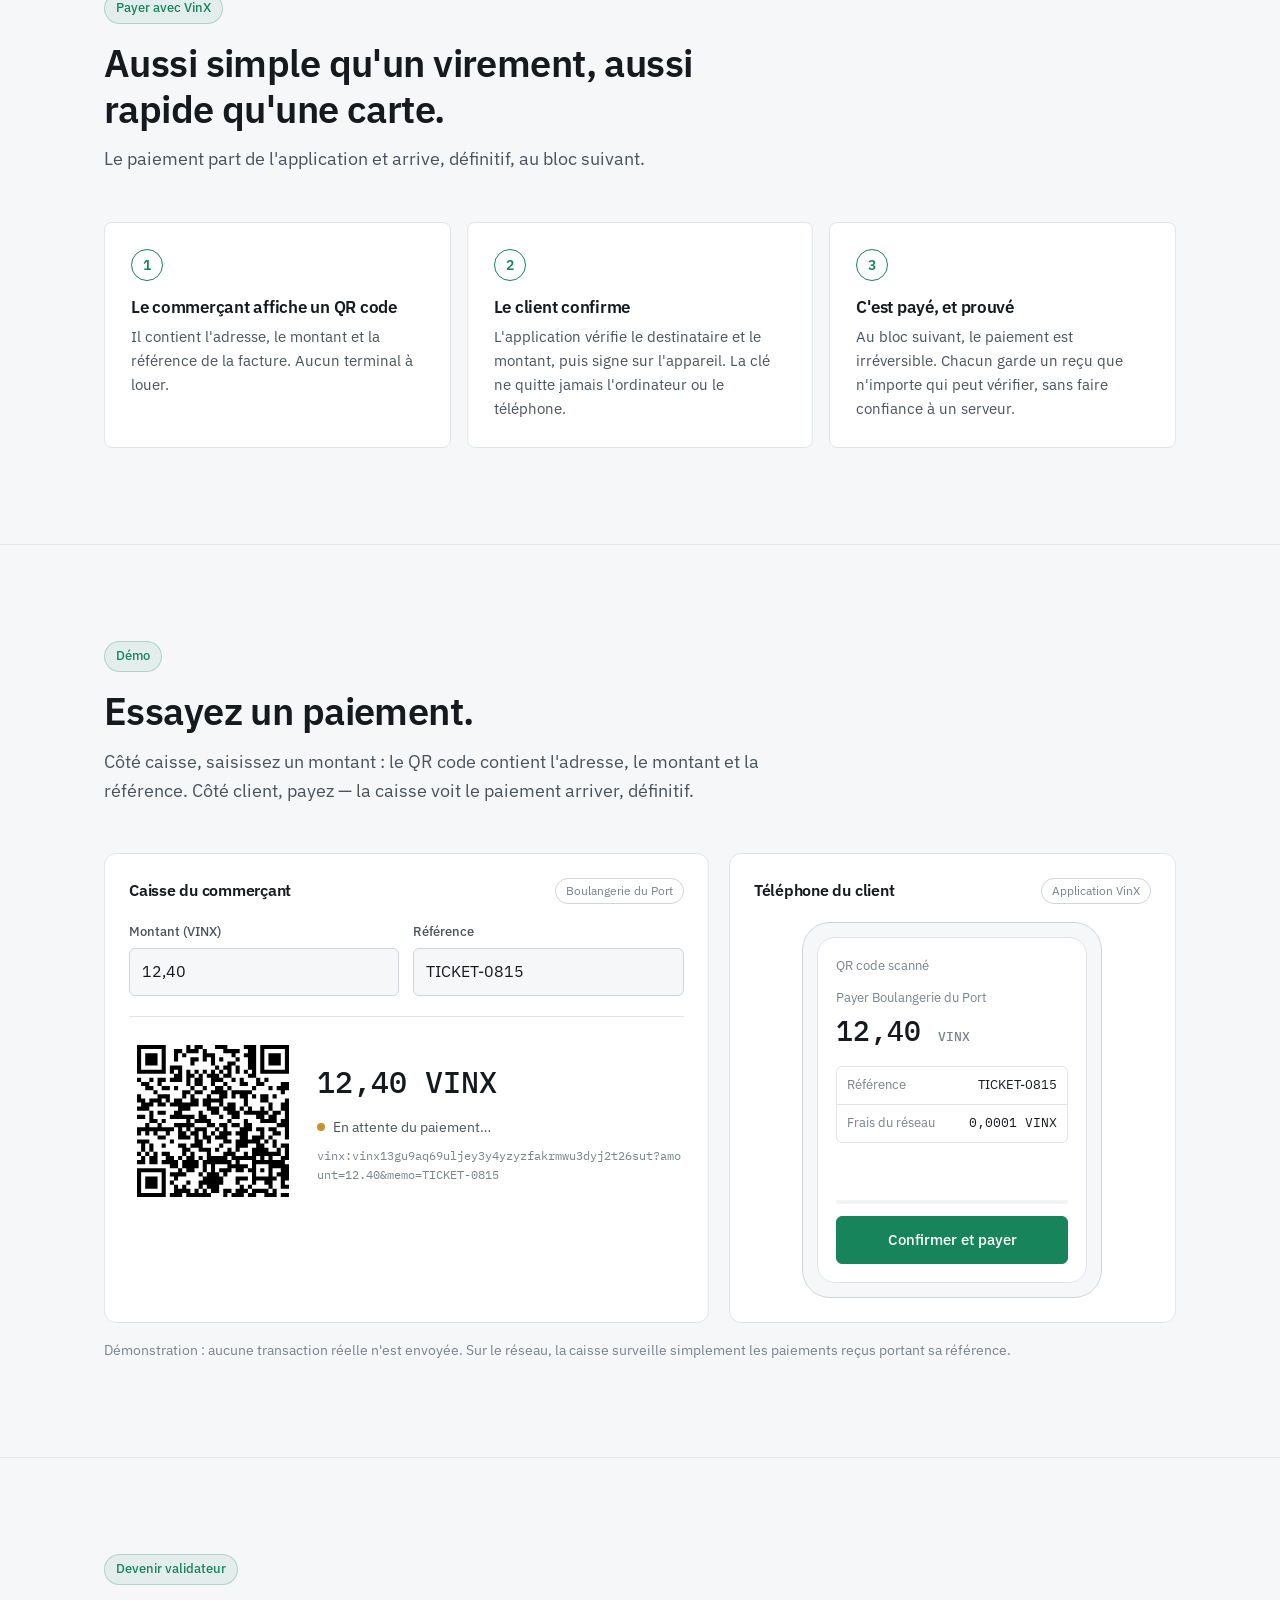
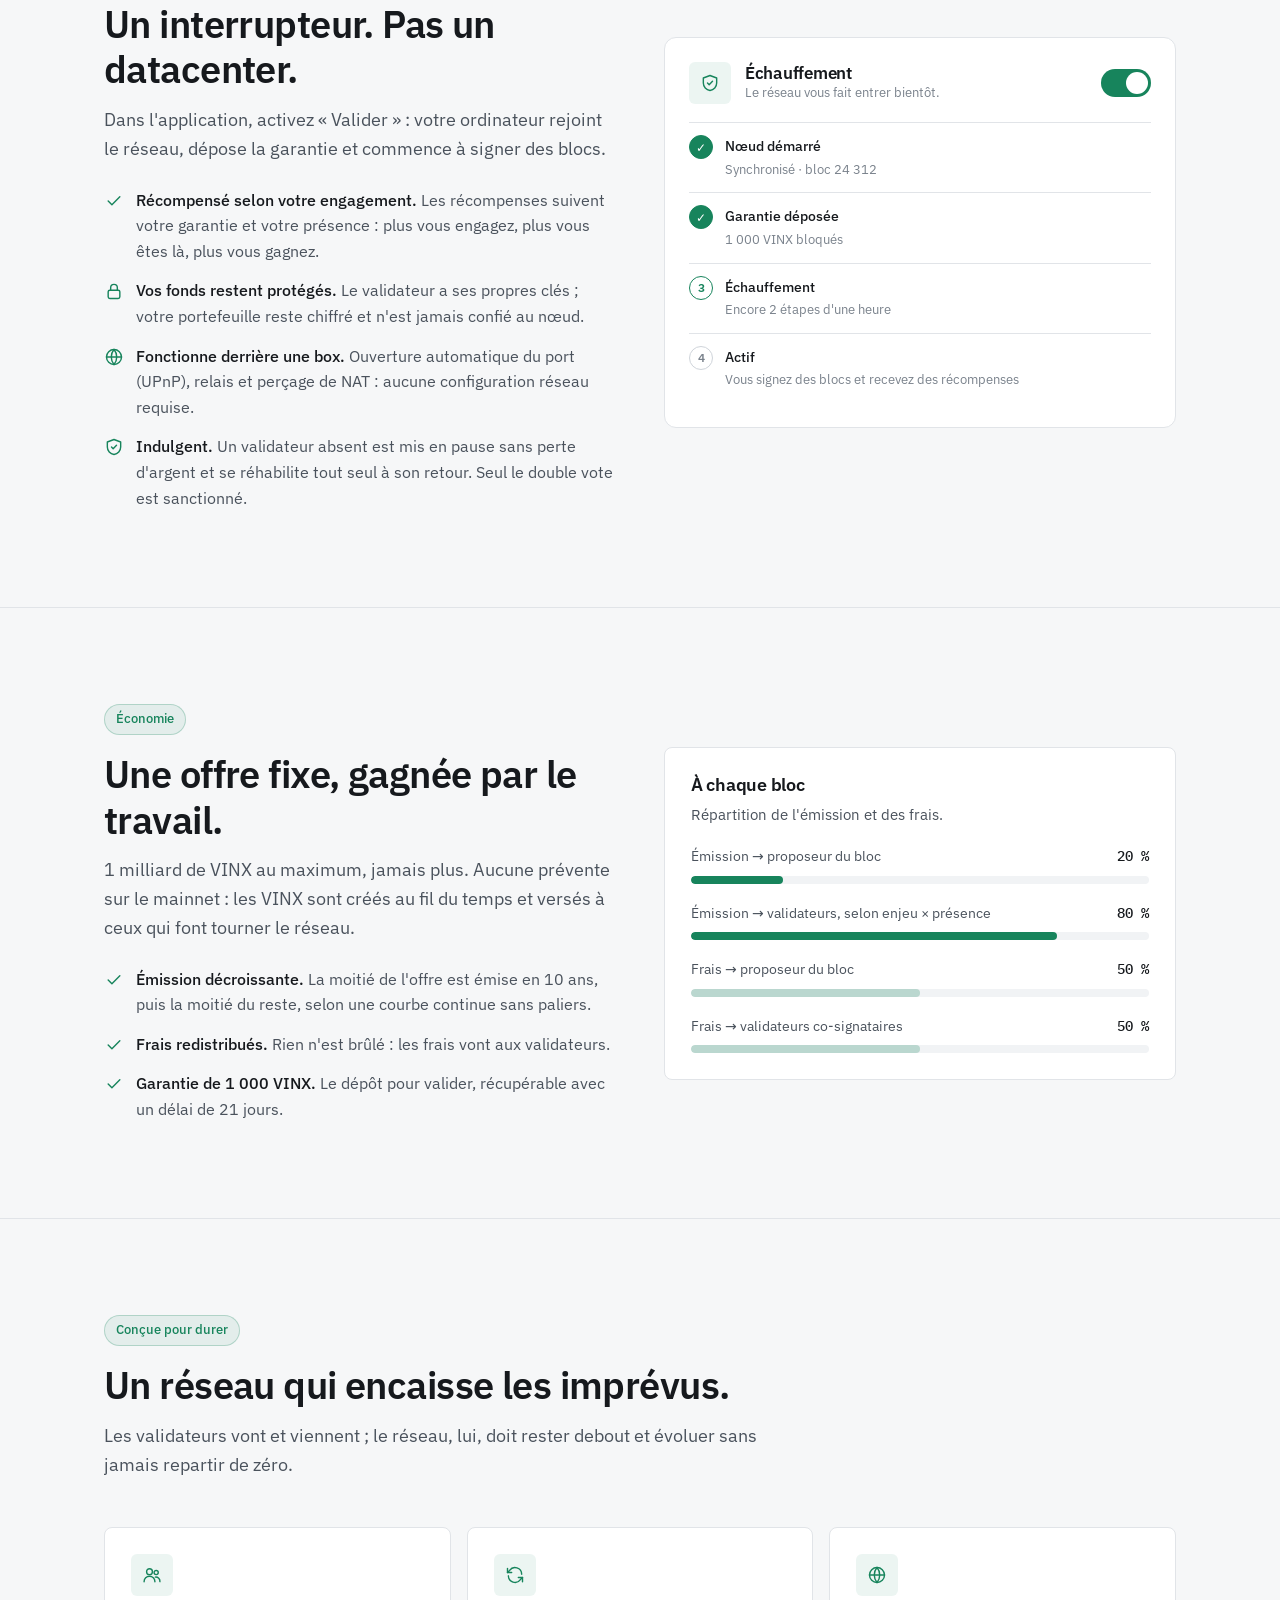
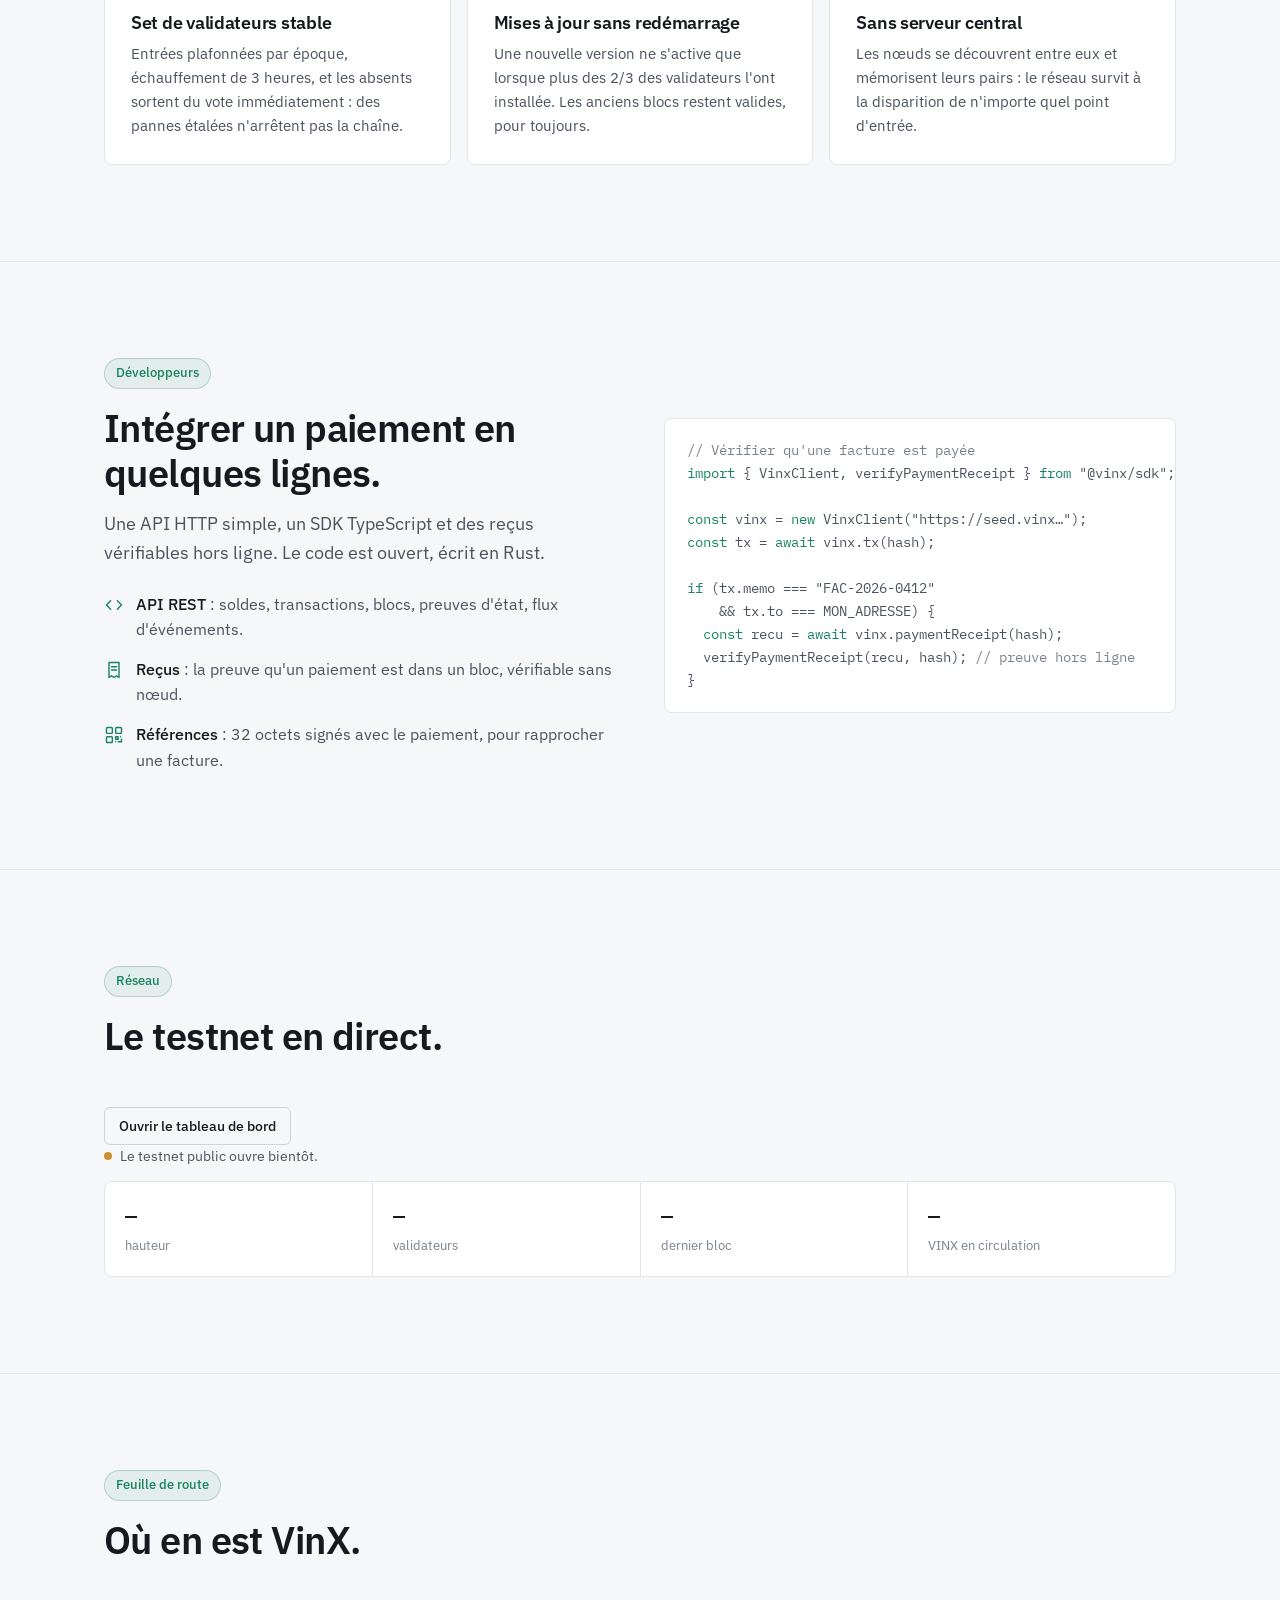
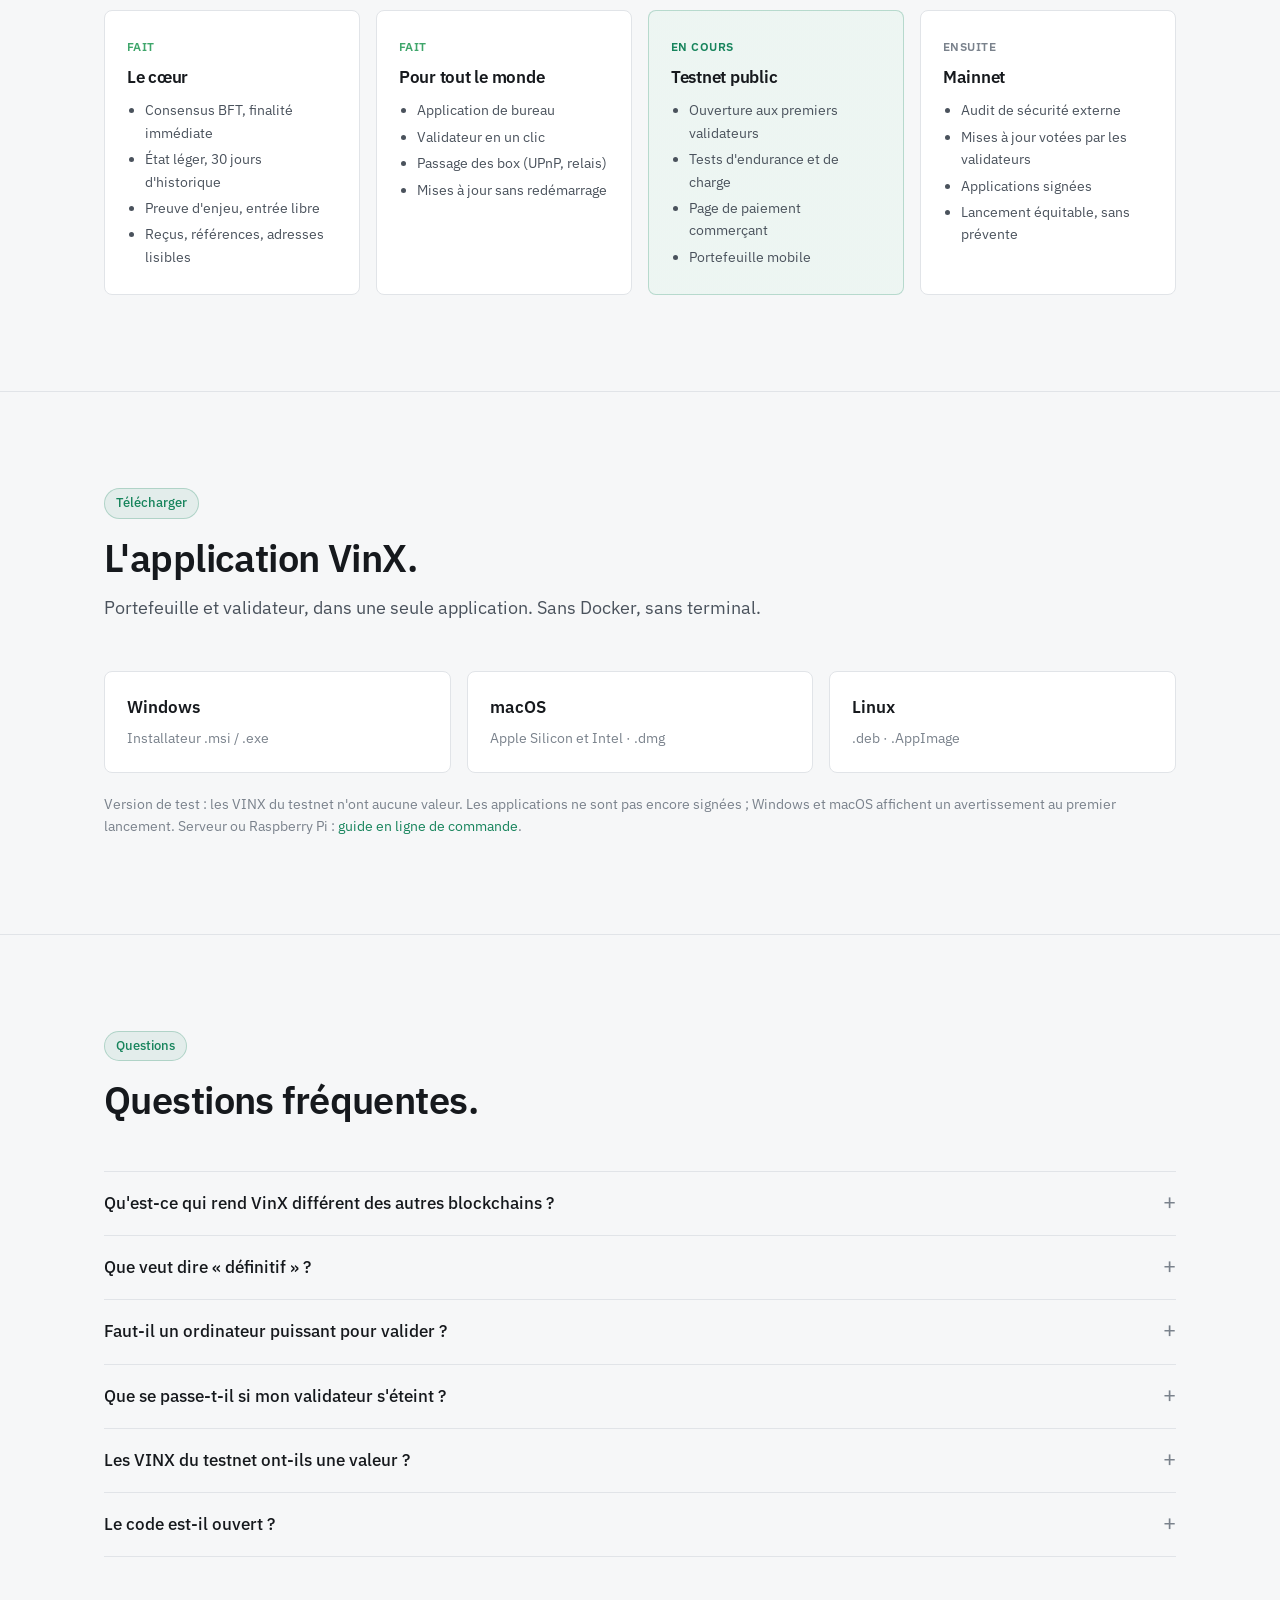
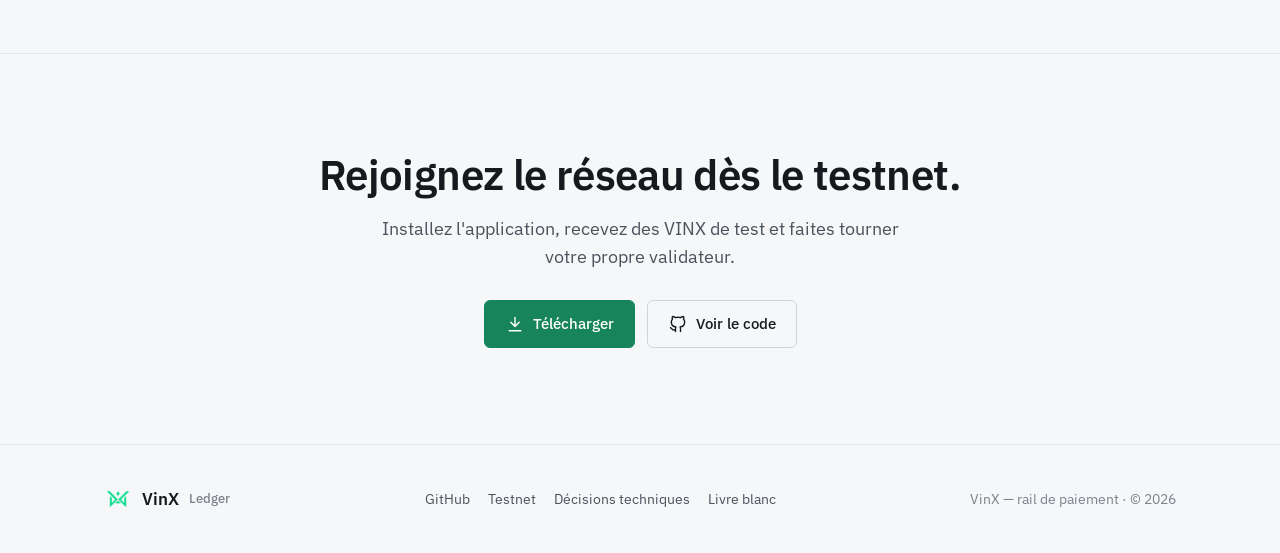
==== commit 1d80dae9: "Tableau de bord du réseau en direct (FR/EN) Co-Authored-By: Claude Opus 5.5 <noreply@anthropic.com> " ====
--- a/index.html
+++ b/index.html
@@ -283,6 +283,7 @@
         <span class="eyebrow">Réseau</span>
         <h2>Le testnet en direct.</h2>
       </div>
+      <p><a class="btn ghost small" href="reseau.html">Ouvrir le tableau de bord</a></p>
       <div class="live-state" id="live-state"><span class="dot"></span><span id="live-txt">Le testnet public ouvre bientôt.</span></div>
       <div class="live">
         <div><b id="l-height">—</b><span>hauteur</span></div>
